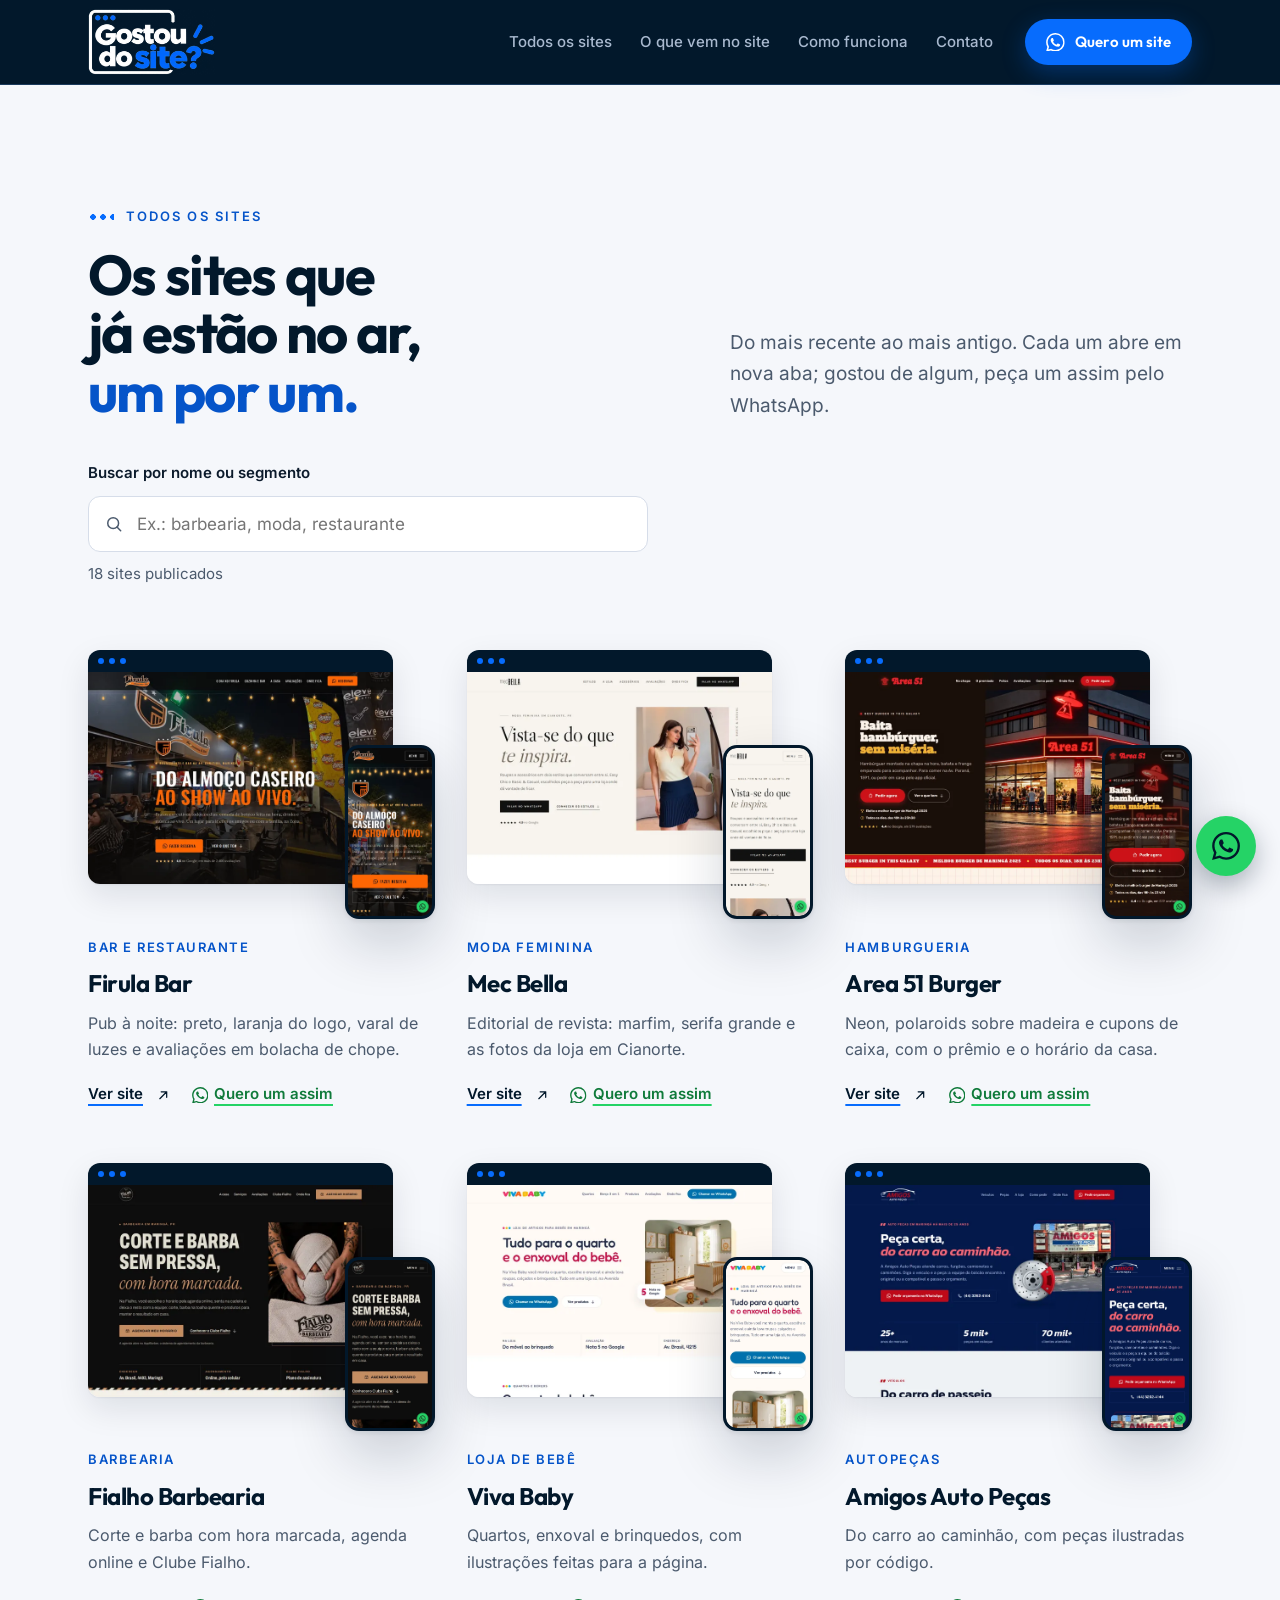
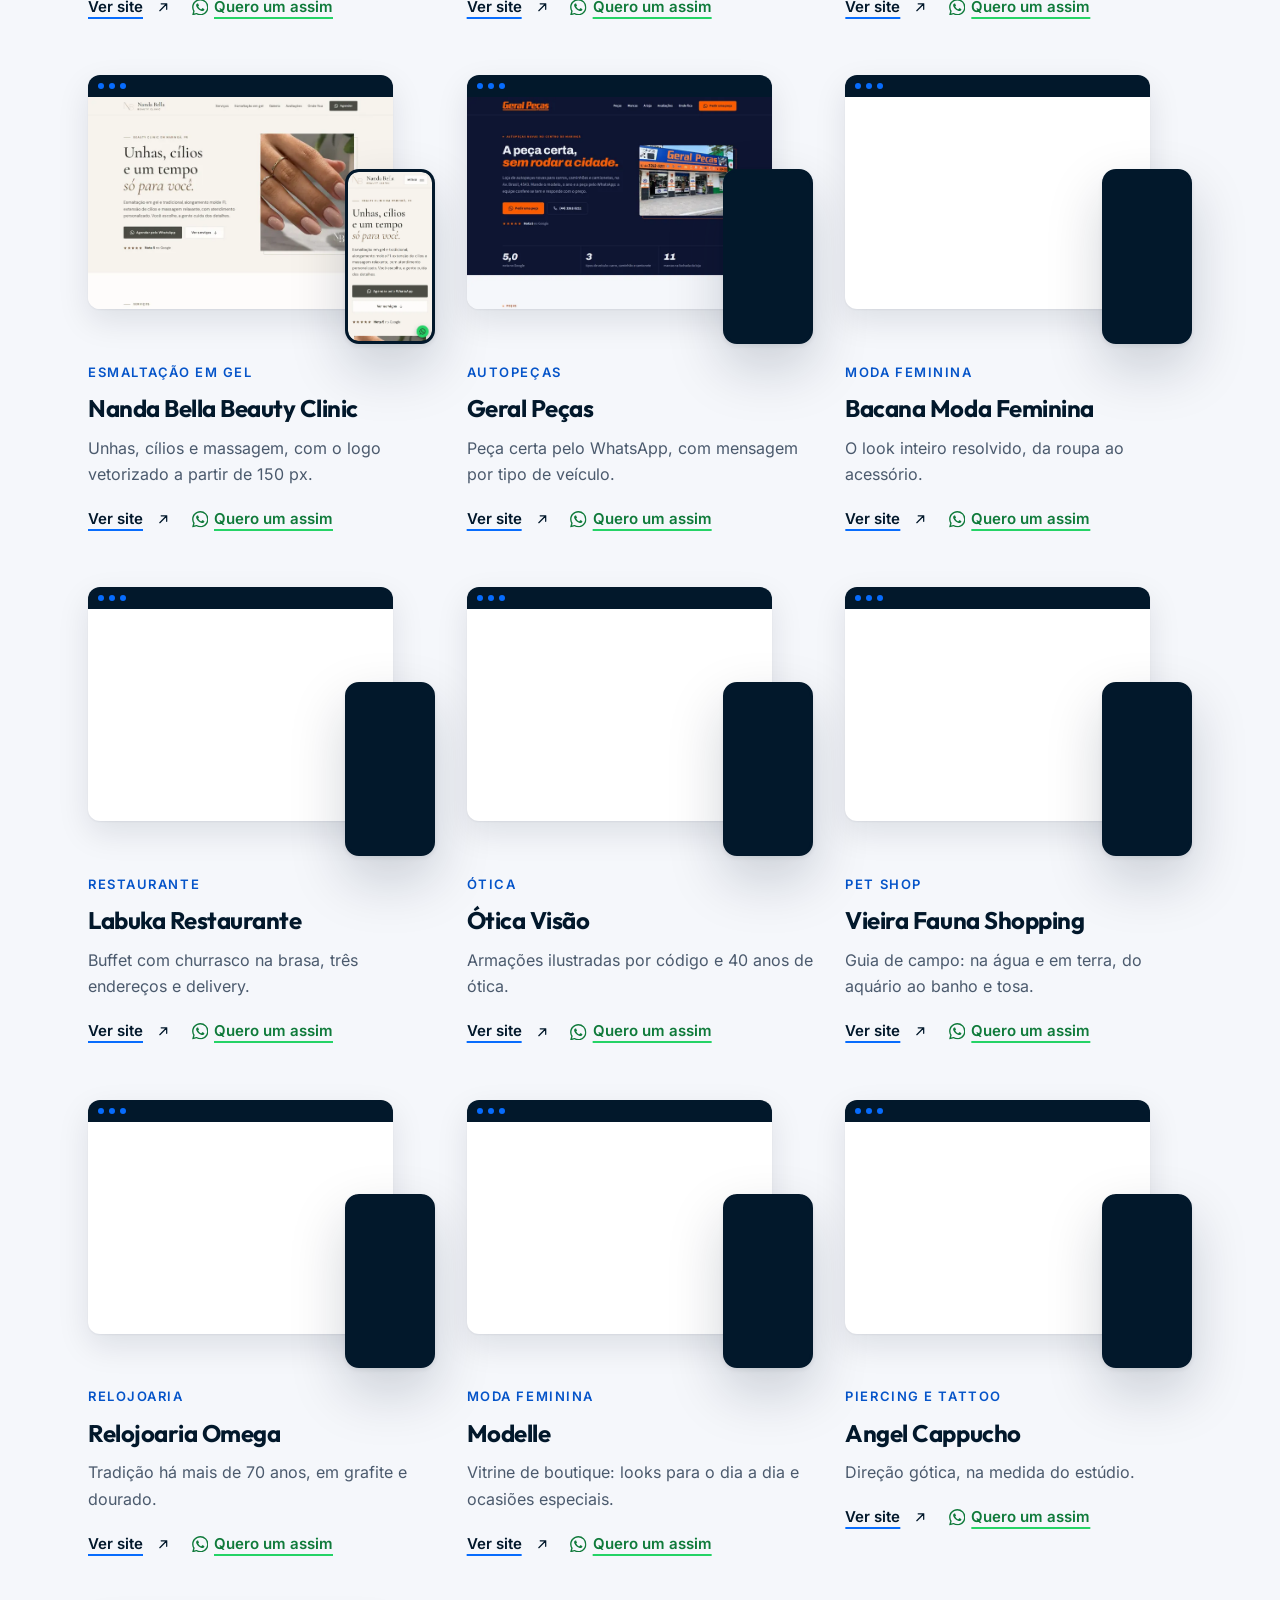
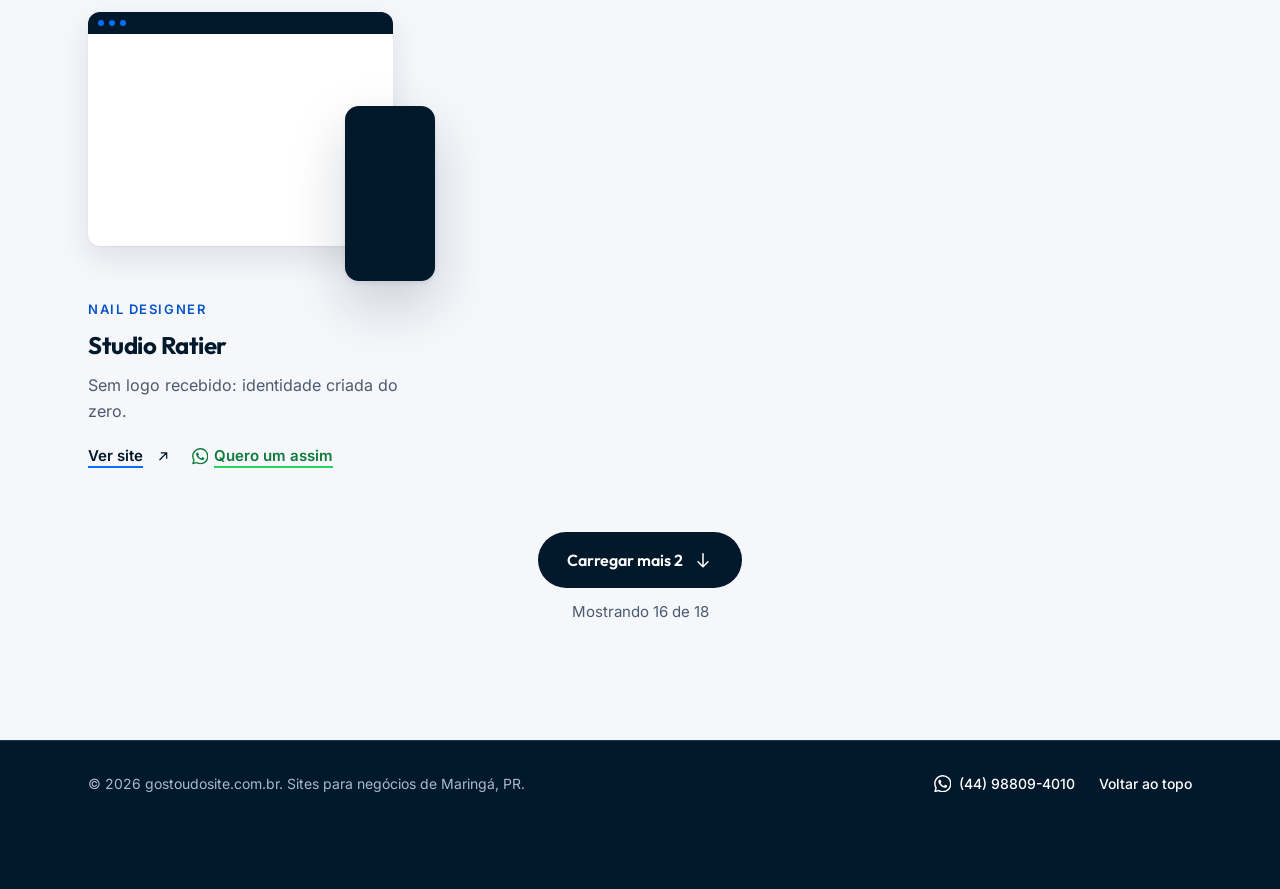
==== todos.html @ be856e86 "Página inicial com os dez sites mais recentes e todos.html com busca e carregar mais A lista complet" ====
<!doctype html>
<html lang="pt-BR" class="no-js">
<head>
  <meta charset="utf-8">
  <meta name="viewport" content="width=device-width, initial-scale=1">
  <title>Todos os sites | Gostou do site?</title>
  <meta name="description" content="Todos os sites publicados pelo Gostou do site?: landing pages para pequenos negócios de Maringá PR. Busque por nome ou segmento e abra o que quiser.">
  <meta name="theme-color" content="#02182b">
  <link rel="canonical" href="https://gostoudosite.com.br/todos.html">

  <meta property="og:type" content="website">
  <meta property="og:locale" content="pt_BR">
  <meta property="og:site_name" content="Gostou do site?">
  <meta property="og:url" content="https://gostoudosite.com.br/todos.html">
  <meta property="og:title" content="Todos os sites feitos pelo Gostou do site?">
  <meta property="og:description" content="Sites sob medida para pequenos negócios de Maringá. Veja os que já estão no ar e peça o seu pelo WhatsApp.">
  <meta property="og:image" content="https://gostoudosite.com.br/assets/img/compartilhamento.jpg">
  <meta property="og:image:width" content="1200">
  <meta property="og:image:height" content="630">
  <meta name="twitter:card" content="summary_large_image">

  <link rel="icon" type="image/png" sizes="32x32" href="assets/img/favicon-32.png">
  <link rel="apple-touch-icon" href="assets/img/apple-touch-icon.png">

  <link rel="preload" href="assets/fonts/outfit-normal-latin.woff2" as="font" type="font/woff2" crossorigin>
  <link rel="preload" href="assets/fonts/inter-normal-latin.woff2" as="font" type="font/woff2" crossorigin>
  <link rel="stylesheet" href="assets/css/styles.css?v=2">

  <script>document.documentElement.className = 'js';</script>
</head>
<body>

  <!-- Ícones (SVG inline, sem dependências externas) -->
  <svg xmlns="http://www.w3.org/2000/svg" class="sprite" aria-hidden="true" focusable="false">
    <symbol id="i-whatsapp" viewBox="0 0 24 24">
      <path fill="currentColor" d="M17.472 14.382c-.297-.149-1.758-.867-2.03-.967-.273-.099-.471-.148-.67.15-.197.297-.767.966-.94 1.164-.173.199-.347.223-.644.075-.297-.15-1.255-.463-2.39-1.475-.883-.788-1.48-1.761-1.653-2.059-.173-.297-.018-.458.13-.606.134-.133.298-.347.446-.52.149-.174.198-.298.298-.497.099-.198.05-.371-.025-.52-.075-.149-.669-1.612-.916-2.207-.242-.579-.487-.5-.669-.51-.173-.008-.371-.01-.57-.01-.198 0-.52.074-.792.372-.272.297-1.04 1.016-1.04 2.479 0 1.462 1.065 2.875 1.213 3.074.149.198 2.096 3.2 5.077 4.487.709.306 1.262.489 1.694.625.712.227 1.36.195 1.871.118.571-.085 1.758-.719 2.006-1.413.248-.694.248-1.289.173-1.413-.074-.124-.272-.198-.57-.347m-5.421 7.403h-.004a9.87 9.87 0 01-5.031-1.378l-.361-.214-3.741.982.998-3.648-.235-.374a9.86 9.86 0 01-1.51-5.26c.001-5.45 4.436-9.884 9.888-9.884 2.64 0 5.122 1.03 6.988 2.898a9.825 9.825 0 012.893 6.994c-.003 5.45-4.437 9.884-9.885 9.884m8.413-18.297A11.815 11.815 0 0012.05 0C5.495 0 .16 5.335.157 11.892c0 2.096.547 4.142 1.588 5.945L.057 24l6.305-1.654a11.882 11.882 0 005.683 1.448h.005c6.554 0 11.89-5.335 11.893-11.893a11.821 11.821 0 00-3.48-8.413Z"/>
    </symbol>
    <symbol id="i-arrow" viewBox="0 0 24 24">
      <path fill="none" stroke="currentColor" stroke-width="1.8" stroke-linecap="round" stroke-linejoin="round" d="M4.5 12h15m-5.5-6 6 6-6 6"/>
    </symbol>
    <symbol id="i-arrow-down" viewBox="0 0 24 24">
      <path fill="none" stroke="currentColor" stroke-width="1.8" stroke-linecap="round" stroke-linejoin="round" d="M12 4.5v15m6-5.5-6 6-6-6"/>
    </symbol>
    <symbol id="i-arrow-up" viewBox="0 0 24 24">
      <path fill="none" stroke="currentColor" stroke-width="1.8" stroke-linecap="round" stroke-linejoin="round" d="M7 17 17 7M9 7h8v8"/>
    </symbol>
    <symbol id="i-search" viewBox="0 0 24 24">
      <g fill="none" stroke="currentColor" stroke-width="1.8" stroke-linecap="round" stroke-linejoin="round"><circle cx="11" cy="11" r="6.5"/><path d="m20 20-4.4-4.4"/></g>
    </symbol>
    <symbol id="i-check" viewBox="0 0 24 24">
      <path fill="none" stroke="currentColor" stroke-width="2.2" stroke-linecap="round" stroke-linejoin="round" d="m5 12.5 4.5 4.5L19 7.5"/>
    </symbol>
  </svg>

  <a class="skip-link" href="#conteudo">Pular para o conteúdo</a>

  <!-- ============ CABEÇALHO ============ -->
  <header class="header" data-header>
    <div class="container header__inner">
      <a class="header__logo" href="./" aria-label="Gostou do site?, voltar ao início">
        <picture>
          <source srcset="assets/img/logo-gostou-do-site-claro-240.webp 240w, assets/img/logo-gostou-do-site-claro-480.webp 480w" sizes="130px" type="image/webp">
          <img src="assets/img/logo-gostou-do-site-claro-240.png" srcset="assets/img/logo-gostou-do-site-claro-240.png 240w, assets/img/logo-gostou-do-site-claro-480.png 480w" sizes="130px" alt="Gostou do site?" width="240" height="125">
        </picture>
      </a>

      <button class="header__toggle" type="button" aria-expanded="false" aria-controls="menu" data-menu-toggle>
        <span class="header__toggle-label">Menu</span>
        <span class="header__toggle-icon" aria-hidden="true"><span></span><span></span></span>
      </button>

      <nav class="nav" id="menu" aria-label="Navegação principal" data-menu>
        <ul class="nav__list">
          <li><a href="todos.html" aria-current="page">Todos os sites</a></li>
          <li><a href="./#entrega">O que vem no site</a></li>
          <li><a href="./#como-funciona">Como funciona</a></li>
          <li><a href="./#contato">Contato</a></li>
        </ul>
        <a class="btn btn--blue btn--small nav__cta" href="https://wa.me/5544988094010?text=Ol%C3%A1%21%20Vi%20o%20gostoudosite.com.br%20e%20quero%20um%20site%20para%20o%20meu%20neg%C3%B3cio." target="_blank" rel="noopener">
          <svg class="icon" aria-hidden="true"><use href="#i-whatsapp"/></svg>
          Quero um site
          <span class="sr-only">(abre o WhatsApp em nova aba)</span>
        </a>
      </nav>
    </div>
  </header>

  <main id="conteudo">
    <section class="section section--white works all" id="todos" aria-labelledby="all-title">
      <div class="container">
        <div class="section__intro all__intro">
          <div>
            <p class="eyebrow">Todos os sites</p>
            <h2 class="section__title" id="all-title">Os sites que já estão no ar, <em>um por um.</em></h2>
          </div>
          <p class="section__lead">Do mais recente ao mais antigo. Cada um abre em nova aba; gostou de algum, peça um assim pelo WhatsApp.</p>
        </div>

        <form class="search" role="search" data-search onsubmit="return false">
          <label class="search__label" for="busca">Buscar por nome ou segmento</label>
          <div class="search__field">
            <svg class="icon" aria-hidden="true"><use href="#i-search"/></svg>
            <input class="search__input" id="busca" type="search" name="q" placeholder="Ex.: barbearia, moda, restaurante" autocomplete="off" data-search-input>
          </div>
          <p class="search__status" role="status" aria-live="polite" data-search-status>18 sites publicados</p>
        </form>

        <ul class="works__grid" data-all-grid aria-live="polite"></ul>

        <p class="all__empty" data-all-empty hidden>Nenhum site com esse nome ou segmento. Tente outra palavra, ou <a href="https://wa.me/5544988094010?text=Ol%C3%A1%21%20Vi%20o%20gostoudosite.com.br%20e%20quero%20um%20site%20para%20o%20meu%20neg%C3%B3cio." target="_blank" rel="noopener">peça o seu<span class="sr-only"> pelo WhatsApp (abre em nova aba)</span></a>.</p>

        <div class="all__more" data-all-more hidden>
          <button class="btn btn--navy" type="button" data-all-more-btn>
            Carregar mais
            <svg class="icon" aria-hidden="true"><use href="#i-arrow-down"/></svg>
          </button>
          <p class="search__status" data-all-count></p>
        </div>

        <noscript>
          <p class="section__lead">Sem JavaScript, aqui vai a lista completa:</p>
          <ul class="all__list">
            <li><a href="firulabar/" target="_blank" rel="noopener">Firula Bar</a>, bar e restaurante</li>
            <li><a href="mec-bella/" target="_blank" rel="noopener">Mec Bella</a>, moda feminina</li>
            <li><a href="area51-burguer/" target="_blank" rel="noopener">Area 51 Burger</a>, hamburgueria</li>
            <li><a href="fialho-barbearia/" target="_blank" rel="noopener">Fialho Barbearia</a>, barbearia</li>
            <li><a href="viva-baby/" target="_blank" rel="noopener">Viva Baby</a>, loja de bebê</li>
            <li><a href="amigos-autopecas/" target="_blank" rel="noopener">Amigos Auto Peças</a>, autopeças</li>
            <li><a href="nanda-bella/" target="_blank" rel="noopener">Nanda Bella Beauty Clinic</a>, esmaltação em gel</li>
            <li><a href="geral-pecas/" target="_blank" rel="noopener">Geral Peças</a>, autopeças</li>
            <li><a href="bacana-moda-feminina/" target="_blank" rel="noopener">Bacana Moda Feminina</a>, moda feminina</li>
            <li><a href="labuka/" target="_blank" rel="noopener">Labuka Restaurante</a>, restaurante</li>
            <li><a href="otica-visao/" target="_blank" rel="noopener">Ótica Visão</a>, ótica</li>
            <li><a href="vieira-fauna/" target="_blank" rel="noopener">Vieira Fauna Shopping</a>, pet shop</li>
            <li><a href="relojoaria-omega/" target="_blank" rel="noopener">Relojoaria Omega</a>, relojoaria</li>
            <li><a href="modelle/" target="_blank" rel="noopener">Modelle</a>, moda feminina</li>
            <li><a href="angel-cappucho/" target="_blank" rel="noopener">Angel Cappucho</a>, piercing e tattoo</li>
            <li><a href="studio-ratier/" target="_blank" rel="noopener">Studio Ratier</a>, nail designer</li>
            <li><a href="posto-tacs/" target="_blank" rel="noopener">Posto Tacs</a>, posto de combustível</li>
            <li><a href="armazem-da-ju/" target="_blank" rel="noopener">Armazém da Ju Essências</a>, essências e artesanato</li>
          </ul>
        </noscript>
      </div>
    </section>
  </main>

  <footer class="footer">
    <div class="container footer__inner">
      <p>© 2026 gostoudosite.com.br. Sites para negócios de Maringá, PR.</p>
      <ul class="footer__links">
        <li><a href="https://wa.me/5544988094010?text=Ol%C3%A1%21%20Vi%20o%20gostoudosite.com.br%20e%20quero%20um%20site%20para%20o%20meu%20neg%C3%B3cio." target="_blank" rel="noopener"><svg class="icon" aria-hidden="true"><use href="#i-whatsapp"/></svg> <span class="nowrap">(44) 98809-4010</span><span class="sr-only"> no WhatsApp (abre em nova aba)</span></a></li>
        <li><a href="./">Voltar ao topo</a></li>
      </ul>
    </div>
  </footer>

  <!-- Botão flutuante de WhatsApp -->
  <a class="whats-float" href="https://wa.me/5544988094010?text=Ol%C3%A1%21%20Vi%20o%20gostoudosite.com.br%20e%20quero%20um%20site%20para%20o%20meu%20neg%C3%B3cio." target="_blank" rel="noopener" aria-label="Pedir um site pelo WhatsApp (abre em nova aba)">
    <svg class="icon" aria-hidden="true"><use href="#i-whatsapp"/></svg>
  </a>

  <script src="assets/js/main.js?v=1" defer></script>
  <script src="assets/js/todos.js?v=1" defer></script>
</body>
</html>
---- assets/css/styles.css ----
/* ==========================================================================
   Gostou do site?
   Sumário
   1. Fontes e tokens
   2. Base
   3. Utilitários e componentes (botões, eyebrow)
   4. Cabeçalho
   5. Hero e parede de sites
   6. Seções (estrutura comum)
   7. Sites feitos (cards com moldura de navegador)
   8. O que vem no site
   9. Como funciona
   10. Segmentos
   11. Chamada final
   12. Rodapé
   13. Botão de WhatsApp
   14. Movimento
   ========================================================================== */

/* 1. Fontes e tokens
   ========================================================================== */

@font-face {
  font-family: "Outfit";
  src: url("../fonts/outfit-normal-latin.woff2") format("woff2");
  font-weight: 400 800;
  font-style: normal;
  font-display: swap;
}

@font-face {
  font-family: "Inter";
  src: url("../fonts/inter-normal-latin.woff2") format("woff2");
  font-weight: 400 700;
  font-style: normal;
  font-display: swap;
}

:root {
  /* Cores extraídas do logo */
  --navy: #02182b;        /* letras "Gostou do" e a moldura: fundos escuros e textos */
  --blue: #076cfd;        /* "site?", os três pontos e os traços: ação e destaque */

  /* Variações e neutros de apoio */
  --blue-700: #0554c9;    /* azul escurecido: hover e texto sobre fundo claro */
  --blue-100: #e3edff;    /* azul bem claro: fundo dos ícones e chapas */
  --navy-800: #0a2440;    /* superfícies sobre o marinho */
  --navy-line: #1a3a5c;   /* linhas sobre o marinho */
  --white: #ffffff;
  --paper: #f5f7fb;       /* fundo claro principal, frio */
  --mist: #e9eef7;        /* fundo claro alternado */
  --line: #d6dde9;
  --ink: #0b1a2b;
  --ink-soft: #4b5a6d;
  --soft: #a9b9cf;        /* texto secundário sobre o marinho */
  --whatsapp: #25d366;    /* verde oficial do WhatsApp */

  --font-display: "Outfit", "Segoe UI", system-ui, sans-serif;
  --font-body: "Inter", "Segoe UI", system-ui, -apple-system, sans-serif;

  --gutter: clamp(20px, 5vw, 48px);
  --section-space: clamp(72px, 9vw, 136px);
  --header-height: 72px;
  --radius: 12px;
  --radius-sm: 8px;
  --focus: var(--blue);
  --ease: cubic-bezier(0.22, 0.61, 0.36, 1);
  --shadow: 0 1px 2px rgba(2, 24, 43, 0.06), 0 12px 32px rgba(2, 24, 43, 0.1);
  --shadow-lg: 0 2px 4px rgba(2, 24, 43, 0.08), 0 24px 56px rgba(2, 24, 43, 0.18);
}

@media (min-width: 980px) {
  :root {
    --header-height: 84px;
  }
}

/* 2. Base
   ========================================================================== */

*,
*::before,
*::after {
  box-sizing: border-box;
}

html {
  -webkit-text-size-adjust: 100%;
  -webkit-tap-highlight-color: transparent;
  scroll-padding-top: calc(var(--header-height) + 16px);
  background: var(--navy);
}

body {
  margin: 0;
  background: var(--paper);
  color: var(--ink);
  font-family: var(--font-body);
  font-size: 1.0625rem;
  line-height: 1.65;
  -webkit-font-smoothing: antialiased;
  text-rendering: optimizeLegibility;
}

img,
svg,
iframe {
  display: block;
  max-width: 100%;
}

img {
  height: auto;
}

h1,
h2,
h3,
p,
figure,
blockquote,
dl,
dd,
ul,
ol {
  margin: 0;
}

ul,
ol {
  padding: 0;
  list-style: none;
}

a {
  color: inherit;
}

button {
  font: inherit;
  color: inherit;
}

strong {
  font-weight: 600;
}

:focus-visible {
  outline: 3px solid var(--focus);
  outline-offset: 3px;
  border-radius: 4px;
}

.section--navy :focus-visible,
.closing :focus-visible,
.footer :focus-visible,
.header :focus-visible {
  outline-color: var(--white);
}

::selection {
  background: var(--blue);
  color: var(--white);
}

/* 3. Utilitários e componentes
   ========================================================================== */

.container {
  width: 100%;
  max-width: 1200px;
  margin-inline: auto;
  padding-inline: var(--gutter);
}

.sprite {
  position: absolute;
  width: 0;
  height: 0;
  overflow: hidden;
}

.sr-only {
  position: absolute;
  width: 1px;
  height: 1px;
  margin: -1px;
  padding: 0;
  overflow: hidden;
  clip: rect(0 0 0 0);
  white-space: nowrap;
  border: 0;
}

.nowrap {
  white-space: nowrap;
}

.icon {
  flex: none;
  width: 1.25em;
  height: 1.25em;
}

.skip-link {
  position: absolute;
  top: 8px;
  left: 8px;
  z-index: 200;
  padding: 12px 18px;
  background: var(--blue);
  color: var(--white);
  font-weight: 600;
  border-radius: var(--radius-sm);
  transform: translateY(-200%);
}

.skip-link:focus {
  transform: none;
}

/* Rótulo de seção: os três pontos da moldura do logo */
.eyebrow {
  display: inline-flex;
  align-items: center;
  gap: 12px;
  color: var(--blue-700);
  font-size: 0.8125rem;
  font-weight: 600;
  letter-spacing: 0.16em;
  text-transform: uppercase;
}

.eyebrow::before {
  content: "";
  flex: none;
  width: 26px;
  height: 6px;
  background: radial-gradient(circle, var(--blue) 2.6px, transparent 3px) 0 0 / 10px 6px repeat-x;
}

.hero .eyebrow,
.section--navy .eyebrow,
.closing .eyebrow {
  color: var(--soft);
}

@media (max-width: 479px) {
  .eyebrow {
    font-size: 0.6875rem;
    letter-spacing: 0.12em;
  }
}

.btn {
  display: inline-flex;
  align-items: center;
  justify-content: center;
  gap: 10px;
  min-height: 56px;
  padding: 12px 28px;
  border: 1.5px solid transparent;
  border-radius: 999px;
  font-family: var(--font-display);
  font-size: 1rem;
  font-weight: 600;
  line-height: 1.25;
  text-align: center;
  text-decoration: none;
  cursor: pointer;
  transition: background-color 0.2s var(--ease), color 0.2s var(--ease), border-color 0.2s var(--ease), transform 0.2s var(--ease), box-shadow 0.2s var(--ease);
}

.btn--small {
  min-height: 46px;
  padding: 8px 20px;
  font-size: 0.9375rem;
}

.btn--big {
  min-height: 64px;
  padding: 14px 36px;
  font-size: 1.125rem;
}

.btn--blue {
  background: var(--blue);
  color: var(--white);
  box-shadow: 0 8px 24px rgba(7, 108, 253, 0.3);
}

.btn--blue:hover {
  background: var(--blue-700);
  transform: translateY(-1px);
  box-shadow: 0 12px 28px rgba(7, 108, 253, 0.36);
}

.btn--navy {
  background: var(--navy);
  color: var(--white);
}

.btn--navy:hover {
  background: var(--navy-800);
  transform: translateY(-1px);
}

.btn--ghost {
  border-color: var(--navy-line);
  color: var(--white);
}

.btn--ghost:hover {
  border-color: var(--white);
}

/* 4. Cabeçalho
   ========================================================================== */

.header {
  position: sticky;
  top: 0;
  z-index: 100;
  background: var(--navy);
  border-bottom: 1px solid var(--navy-line);
  color: var(--white);
}

.header__inner {
  display: flex;
  align-items: center;
  justify-content: space-between;
  gap: 24px;
  min-height: var(--header-height);
}

.header__logo {
  flex: none;
  display: flex;
  align-items: center;
  min-height: 44px;
  padding-block: 8px;
}

/* sobre o marinho, o logo original quase some; o cabeçalho usa a versão clara */
.header__logo img {
  width: auto;
  height: 54px;
}

@media (max-width: 359px) {
  .header__logo img {
    height: 46px;
  }
}

@media (min-width: 980px) {
  .header__logo img {
    height: 66px;
  }
}

.header__toggle {
  display: none;
  align-items: center;
  gap: 12px;
  min-height: 46px;
  padding: 8px 16px;
  border: 1.5px solid var(--navy-line);
  border-radius: 999px;
  background: transparent;
  font-size: 0.8125rem;
  font-weight: 600;
  letter-spacing: 0.12em;
  text-transform: uppercase;
  cursor: pointer;
}

.header__toggle-icon {
  display: grid;
  gap: 6px;
  width: 20px;
}

.header__toggle-icon span {
  display: block;
  height: 2px;
  border-radius: 2px;
  background: currentColor;
  transition: transform 0.25s var(--ease);
}

.header__toggle[aria-expanded="true"] .header__toggle-icon span:first-child {
  transform: translateY(4px) rotate(45deg);
}

.header__toggle[aria-expanded="true"] .header__toggle-icon span:last-child {
  transform: translateY(-4px) rotate(-45deg);
}

.nav {
  display: flex;
  flex-wrap: wrap;
  align-items: center;
  justify-content: flex-end;
  gap: 12px 32px;
  padding-block: 12px;
}

.nav__list {
  display: flex;
  flex-wrap: wrap;
  gap: 4px 28px;
}

.nav__list a {
  display: inline-block;
  padding-block: 10px;
  color: var(--soft);
  font-size: 0.9375rem;
  font-weight: 500;
  text-decoration: none;
  transition: color 0.2s var(--ease);
}

.nav__list a:hover {
  color: var(--white);
}

@media (max-width: 1059px) {
  .js .header__toggle {
    display: inline-flex;
  }

  .js .nav {
    position: absolute;
    top: 100%;
    left: 0;
    right: 0;
    display: none;
    flex-direction: column;
    align-items: stretch;
    gap: 20px;
    max-height: calc(100vh - var(--header-height));
    max-height: calc(100dvh - var(--header-height));
    overflow-y: auto;
    padding: 12px var(--gutter) 28px;
    background: var(--navy);
    border-bottom: 1px solid var(--navy-line);
  }

  .js .nav.is-open {
    display: flex;
  }

  .js .nav__list {
    flex-direction: column;
    gap: 0;
  }

  .js .nav__list a {
    display: flex;
    align-items: center;
    min-height: 52px;
    padding-block: 0;
    border-bottom: 1px solid var(--navy-line);
    color: var(--white);
    font-size: 1.0625rem;
  }

  .js .nav__cta {
    width: 100%;
    min-height: 56px;
  }
}

/* 5. Hero e parede de sites
   ========================================================================== */

.hero {
  padding-top: clamp(56px, 8vw, 120px);
  background: var(--navy);
  color: var(--white);
  overflow: hidden;
}

.hero__inner {
  display: flex;
  flex-direction: column;
  align-items: center;
  text-align: center;
}

/* Duas linhas: a pergunta e a resposta. O tamanho segue a largura. */
.hero__title {
  max-width: 14em;
  margin-top: 22px;
  font-family: var(--font-display);
  font-size: clamp(2.5rem, 1.4rem + 5.4vw, 5rem);
  font-weight: 700;
  line-height: 1.02;
  letter-spacing: -0.03em;
  text-wrap: balance;
}

.hero__title em,
.section__title em,
.closing__title em {
  display: block;
  font-style: normal;
  color: var(--blue);
}

.hero__title em {
  color: #4d93ff;
}

.hero__lead {
  max-width: 38em;
  margin-top: 26px;
  color: var(--soft);
  font-size: clamp(1.0625rem, 1rem + 0.3vw, 1.25rem);
}

.hero__actions {
  display: flex;
  flex-wrap: wrap;
  justify-content: center;
  gap: 14px;
  margin-top: 36px;
}

/* Parede: duas fileiras de capturas deslizando em sentidos opostos */
.wall {
  display: grid;
  gap: 18px;
  margin-top: clamp(48px, 7vw, 96px);
  padding-block: 4px;
  -webkit-mask-image: linear-gradient(90deg, transparent, #000 8%, #000 92%, transparent);
  mask-image: linear-gradient(90deg, transparent, #000 8%, #000 92%, transparent);
}

.wall__track {
  display: flex;
  gap: 18px;
  width: max-content;
  animation: wall-slide 90s linear infinite;
}

.wall__track--reverse {
  animation-direction: reverse;
}

.wall:hover .wall__track,
.wall:focus-within .wall__track {
  animation-play-state: paused;
}

.wall__item {
  flex: none;
  width: clamp(240px, 32vw, 420px);
  overflow: hidden;
  border-radius: var(--radius-sm);
  box-shadow: var(--shadow-lg);
}

.wall__item img {
  width: 100%;
  aspect-ratio: 480 / 333;
  object-fit: cover;
  object-position: top;
}

@keyframes wall-slide {
  from { transform: translateX(0); }
  to { transform: translateX(calc(-50% - 9px)); }
}

.facts {
  display: grid;
  margin-top: clamp(48px, 6vw, 88px);
  border-top: 1px solid var(--navy-line);
}

.facts__item {
  display: flex;
  flex-direction: column;
  gap: 6px;
  padding-block: 18px;
  border-bottom: 1px solid var(--navy-line);
}

.facts__value {
  color: var(--white);
  font-family: var(--font-display);
  font-size: 2.5rem;
  font-weight: 700;
  line-height: 1;
  letter-spacing: -0.03em;
}

.facts__label {
  color: var(--soft);
  font-size: 1rem;
}

@media (max-width: 479px) {
  .hero__actions,
  .hero__actions .btn {
    width: 100%;
  }
}

@media (min-width: 700px) {
  .facts {
    grid-template-columns: repeat(3, 1fr);
  }

  .facts__item {
    gap: 8px;
    padding: 28px 24px 32px 0;
    border-bottom: 0;
  }

  .facts__item + .facts__item {
    padding-left: 24px;
    border-left: 1px solid var(--navy-line);
  }

  .facts__value {
    font-size: 3rem;
  }
}

/* 6. Seções
   ========================================================================== */

.section {
  padding-block: var(--section-space);
}

.section--white {
  background: var(--paper);
}

.section--mist {
  background: var(--mist);
}

.section--navy {
  background: var(--navy);
  color: var(--white);
}

.section__intro {
  display: grid;
  gap: 8px;
}

.section__intro .section__lead {
  margin-top: 16px;
}

.section__title {
  margin-top: 18px;
  font-family: var(--font-display);
  font-size: clamp(2.125rem, 1.4rem + 3vw, 3.5rem);
  font-weight: 700;
  line-height: 1.04;
  letter-spacing: -0.03em;
  color: var(--navy);
  text-wrap: balance;
}

.section--navy .section__title {
  color: var(--white);
}

.section__title em {
  color: var(--blue-700);
}

.section--navy .section__title em {
  color: #4d93ff;
}

.section__lead {
  max-width: 34em;
  margin-top: 22px;
  color: var(--ink-soft);
  font-size: clamp(1.0625rem, 1rem + 0.3vw, 1.1875rem);
}

.section--navy .section__lead {
  color: var(--soft);
}

@media (min-width: 900px) {
  .section__intro {
    grid-template-columns: minmax(0, 1.1fr) minmax(0, 0.9fr);
    align-items: end;
    gap: clamp(40px, 6vw, 96px);
  }

  .section__intro .section__lead {
    margin-top: 0;
  }
}

/* 7. Sites feitos
   ========================================================================== */

.works__grid {
  display: grid;
  gap: 40px 28px;
  margin-top: clamp(40px, 5vw, 64px);
}

/* "Ver todos" embaixo da seleção da página inicial */
.works__more {
  display: flex;
  flex-wrap: wrap;
  align-items: center;
  gap: 16px 28px;
  margin-top: clamp(40px, 5vw, 56px);
  padding-top: 32px;
  border-top: 1px solid var(--line);
}

.works__more-note {
  color: var(--ink-soft);
  font-size: 0.9375rem;
}

/* Página "todos os sites": busca, contagem e carregar mais */
.search {
  display: grid;
  gap: 10px;
  margin-top: clamp(28px, 4vw, 40px);
  max-width: 560px;
}

.search__label {
  font-weight: 600;
  font-size: 0.9375rem;
}

.search__field {
  position: relative;
  display: flex;
  align-items: center;
}

.search__field .icon {
  position: absolute;
  left: 16px;
  width: 20px;
  height: 20px;
  color: var(--ink-soft);
  pointer-events: none;
}

.search__input {
  width: 100%;
  min-height: 56px;
  padding: 12px 16px 12px 48px;
  border: 1.5px solid var(--line);
  border-radius: var(--radius);
  background: var(--white);
  color: var(--ink);
  font: inherit;
  font-size: 1.0625rem;
}

.search__input:focus {
  outline: 3px solid var(--blue);
  outline-offset: 2px;
  border-color: var(--blue);
}

.search__status {
  color: var(--ink-soft);
  font-size: 0.9375rem;
}

.all__empty {
  margin-top: 40px;
  padding: 40px;
  border: 1px dashed var(--line);
  border-radius: var(--radius);
  color: var(--ink-soft);
  text-align: center;
}

.all__more {
  display: flex;
  flex-direction: column;
  align-items: center;
  gap: 12px;
  margin-top: clamp(40px, 5vw, 56px);
}

.all__more[hidden] {
  display: none;
}

.all__list {
  margin-top: 32px;
  display: grid;
  gap: 8px;
}

.all__list a {
  color: var(--ink);
}

.work__preview {
  position: relative;
  display: block;
  padding-right: 12%;
  padding-bottom: 10%;
  text-decoration: none;
  border-radius: var(--radius);
}

/* moldura de navegador, com os três pontos do logo */
.frame {
  display: block;
  overflow: hidden;
  border-radius: var(--radius);
  background: var(--white);
  box-shadow: var(--shadow);
  transition: transform 0.35s var(--ease), box-shadow 0.35s var(--ease);
}

.frame__bar {
  display: flex;
  align-items: center;
  gap: 5px;
  height: 22px;
  padding-inline: 10px;
  background: var(--navy);
}

.frame__bar i {
  width: 6px;
  height: 6px;
  border-radius: 50%;
  background: var(--blue);
}

.frame img {
  width: 100%;
  aspect-ratio: 1080 / 750;
  object-fit: cover;
  object-position: top;
}

/* o celular, sobreposto no canto */
.phone {
  position: absolute;
  right: 0;
  bottom: 0;
  width: 26%;
  overflow: hidden;
  border: 3px solid var(--navy);
  border-radius: 14px;
  background: var(--navy);
  box-shadow: var(--shadow-lg);
  transition: transform 0.35s var(--ease);
}

.phone img {
  width: 100%;
  aspect-ratio: 390 / 780;
  object-fit: cover;
  object-position: top;
  border-radius: 10px;
}

.work__preview:hover .frame,
.work__preview:focus-visible .frame {
  transform: translateY(-4px);
  box-shadow: var(--shadow-lg);
}

.work__preview:hover .phone,
.work__preview:focus-visible .phone {
  transform: translate(-4px, -8px) rotate(-2deg);
}

.work__body {
  margin-top: 18px;
}

.work__segment {
  color: var(--blue-700);
  font-size: 0.8125rem;
  font-weight: 600;
  letter-spacing: 0.12em;
  text-transform: uppercase;
}

.work__title {
  margin-top: 6px;
  font-family: var(--font-display);
  font-size: 1.5rem;
  font-weight: 700;
  letter-spacing: -0.02em;
  color: var(--navy);
}

.work__text {
  margin-top: 6px;
  color: var(--ink-soft);
  font-size: 1rem;
}

.work__actions {
  display: flex;
  flex-wrap: wrap;
  gap: 4px 20px;
  margin-top: 12px;
}

.work__link {
  display: inline-flex;
  align-items: center;
  gap: 6px;
  min-height: 40px;
  color: var(--navy);
  font-size: 0.9375rem;
  font-weight: 600;
  text-decoration: underline;
  text-decoration-color: var(--blue);
  text-decoration-thickness: 2px;
  text-underline-offset: 5px;
}

.work__link .icon {
  width: 1.1em;
  height: 1.1em;
  transition: transform 0.2s var(--ease);
}

.work__link:hover .icon {
  transform: translate(2px, -2px);
}

.work__link--wa {
  color: #0f7a3a;
  text-decoration-color: var(--whatsapp);
}

.work__link--wa:hover .icon {
  transform: none;
}

@media (min-width: 600px) {
  .works__grid {
    grid-template-columns: 1fr 1fr;
  }
}

@media (min-width: 900px) {
  .works__grid {
    grid-template-columns: repeat(3, 1fr);
    gap: 48px 32px;
  }
}

/* 8. O que vem no site
   ========================================================================== */

.deliver__grid {
  display: grid;
  gap: 48px;
}

.deliver__actions {
  margin-top: 36px;
}

.checklist {
  display: grid;
  border-top: 1px solid var(--navy-line);
}

.checklist li {
  display: grid;
  grid-template-columns: 32px minmax(0, 1fr);
  gap: 16px;
  align-items: start;
  padding-block: 20px;
  border-bottom: 1px solid var(--navy-line);
  color: var(--soft);
}

.checklist strong {
  color: var(--white);
  font-weight: 600;
}

.checklist .icon {
  width: 32px;
  height: 32px;
  padding: 6px;
  border-radius: 50%;
  background: var(--blue);
  color: var(--white);
}

@media (max-width: 479px) {
  .deliver__actions .btn {
    width: 100%;
  }
}

@media (min-width: 900px) {
  .deliver__grid {
    grid-template-columns: minmax(0, 0.9fr) minmax(0, 1.1fr);
    align-items: start;
    gap: clamp(48px, 7vw, 112px);
  }

  .deliver__content {
    position: sticky;
    top: calc(var(--header-height) + 32px);
  }
}

/* 9. Como funciona
   ========================================================================== */

.how__grid {
  display: grid;
  gap: 40px;
}

.steps {
  display: grid;
  border-top: 1px solid var(--line);
}

.step {
  display: grid;
  grid-template-columns: 44px minmax(0, 1fr);
  gap: 18px;
  align-items: start;
  padding-block: 22px;
  border-bottom: 1px solid var(--line);
}

.step__num {
  display: grid;
  place-items: center;
  width: 44px;
  height: 44px;
  border-radius: 50%;
  background: var(--blue-100);
  color: var(--blue-700);
  font-family: var(--font-display);
  font-size: 1.125rem;
  font-weight: 700;
}

.step__title {
  font-family: var(--font-display);
  font-size: 1.375rem;
  font-weight: 700;
  line-height: 1.2;
  letter-spacing: -0.02em;
  color: var(--navy);
}

.step__text {
  max-width: 32em;
  margin-top: 4px;
  color: var(--ink-soft);
  font-size: 1rem;
}

@media (min-width: 900px) {
  .how__grid {
    grid-template-columns: minmax(0, 0.9fr) minmax(0, 1.1fr);
    align-items: start;
    gap: clamp(48px, 7vw, 112px);
  }
}

/* 10. Segmentos
   ========================================================================== */

.segments__grid {
  display: grid;
  gap: 40px;
}

.segments__list {
  display: flex;
  flex-wrap: wrap;
  gap: 10px;
  align-content: start;
}

.segments__list li {
  padding: 12px 18px;
  border: 1px solid var(--line);
  border-radius: 999px;
  background: var(--white);
  font-family: var(--font-display);
  font-size: 1rem;
  font-weight: 600;
  color: var(--navy);
}

@media (min-width: 900px) {
  .segments__grid {
    grid-template-columns: minmax(0, 0.9fr) minmax(0, 1.1fr);
    align-items: center;
    gap: clamp(48px, 7vw, 112px);
  }

  .segments__list li {
    padding: 14px 22px;
    font-size: 1.0625rem;
  }
}

/* 11. Chamada final
   ========================================================================== */

.closing {
  padding-block: var(--section-space);
  background: var(--navy);
  color: var(--white);
  text-align: center;
}

.closing__inner {
  display: flex;
  flex-direction: column;
  align-items: center;
}

.closing__logo {
  width: min(70vw, 320px);
  height: auto;
}

.closing__title {
  margin-top: 36px;
  font-family: var(--font-display);
  font-size: clamp(2.25rem, 1.2rem + 4.6vw, 4.5rem);
  font-weight: 700;
  line-height: 1.02;
  letter-spacing: -0.03em;
  text-wrap: balance;
}

.closing__title em {
  display: inline;
  color: #4d93ff;
}

.closing__text {
  max-width: 32em;
  margin-top: 24px;
  color: var(--soft);
  font-size: clamp(1.0625rem, 1rem + 0.3vw, 1.1875rem);
}

.closing__actions {
  display: flex;
  flex-wrap: wrap;
  justify-content: center;
  gap: 14px;
  margin-top: 36px;
}

@media (max-width: 479px) {
  .closing__actions,
  .closing__actions .btn {
    width: 100%;
  }
}

/* 12. Rodapé
   ========================================================================== */

.footer {
  background: var(--navy);
  border-top: 1px solid var(--navy-line);
  color: var(--soft);
  font-size: 0.875rem;
}

.footer__inner {
  display: flex;
  flex-wrap: wrap;
  align-items: center;
  justify-content: space-between;
  gap: 8px 24px;
  /* a folga na base deixa o botão de WhatsApp livre do texto */
  padding-block: 24px 88px;
}

.footer__links {
  display: flex;
  flex-wrap: wrap;
  gap: 4px 24px;
}

.footer a {
  display: inline-flex;
  align-items: center;
  gap: 8px;
  min-height: 36px;
  color: var(--white);
  font-weight: 500;
  text-decoration: none;
  transition: color 0.2s var(--ease);
}

.footer a:hover {
  color: #4d93ff;
}

/* 13. Botão de WhatsApp
   ========================================================================== */

.whats-float {
  position: fixed;
  right: max(16px, env(safe-area-inset-right));
  bottom: calc(16px + env(safe-area-inset-bottom));
  z-index: 95;
  display: grid;
  place-items: center;
  width: 56px;
  height: 56px;
  border-radius: 50%;
  background: var(--whatsapp);
  color: var(--navy);
  box-shadow: 0 10px 26px rgba(2, 24, 43, 0.3);
  transition: background-color 0.2s var(--ease), transform 0.2s var(--ease);
}

.whats-float:hover {
  background: #4be083;
  transform: translateY(-2px);
}

.whats-float:focus-visible {
  outline-color: var(--navy);
  border-radius: 50%;
  box-shadow: 0 0 0 6px var(--white);
}

.whats-float .icon {
  width: 28px;
  height: 28px;
}

@media (min-width: 900px) {
  .whats-float {
    right: 24px;
    bottom: 24px;
    width: 60px;
    height: 60px;
  }
}

/* 14. Movimento
   ========================================================================== */

.motion-ok [data-reveal] {
  opacity: 0;
  transform: translateY(18px);
  transition: opacity 0.7s var(--ease), transform 0.7s var(--ease);
}

.motion-ok [data-reveal].is-visible {
  opacity: 1;
  transform: none;
}

@media (prefers-reduced-motion: no-preference) {
  html {
    scroll-behavior: smooth;
  }
}

@media (prefers-reduced-motion: reduce) {
  *,
  *::before,
  *::after {
    animation-duration: 0.01ms !important;
    transition-duration: 0.01ms !important;
  }

  .whats-float:hover,
  .btn--blue:hover {
    transform: none;
  }

  /* a parede fica parada, mostrando o começo de cada fileira */
  .wall__track {
    animation: none;
  }
}
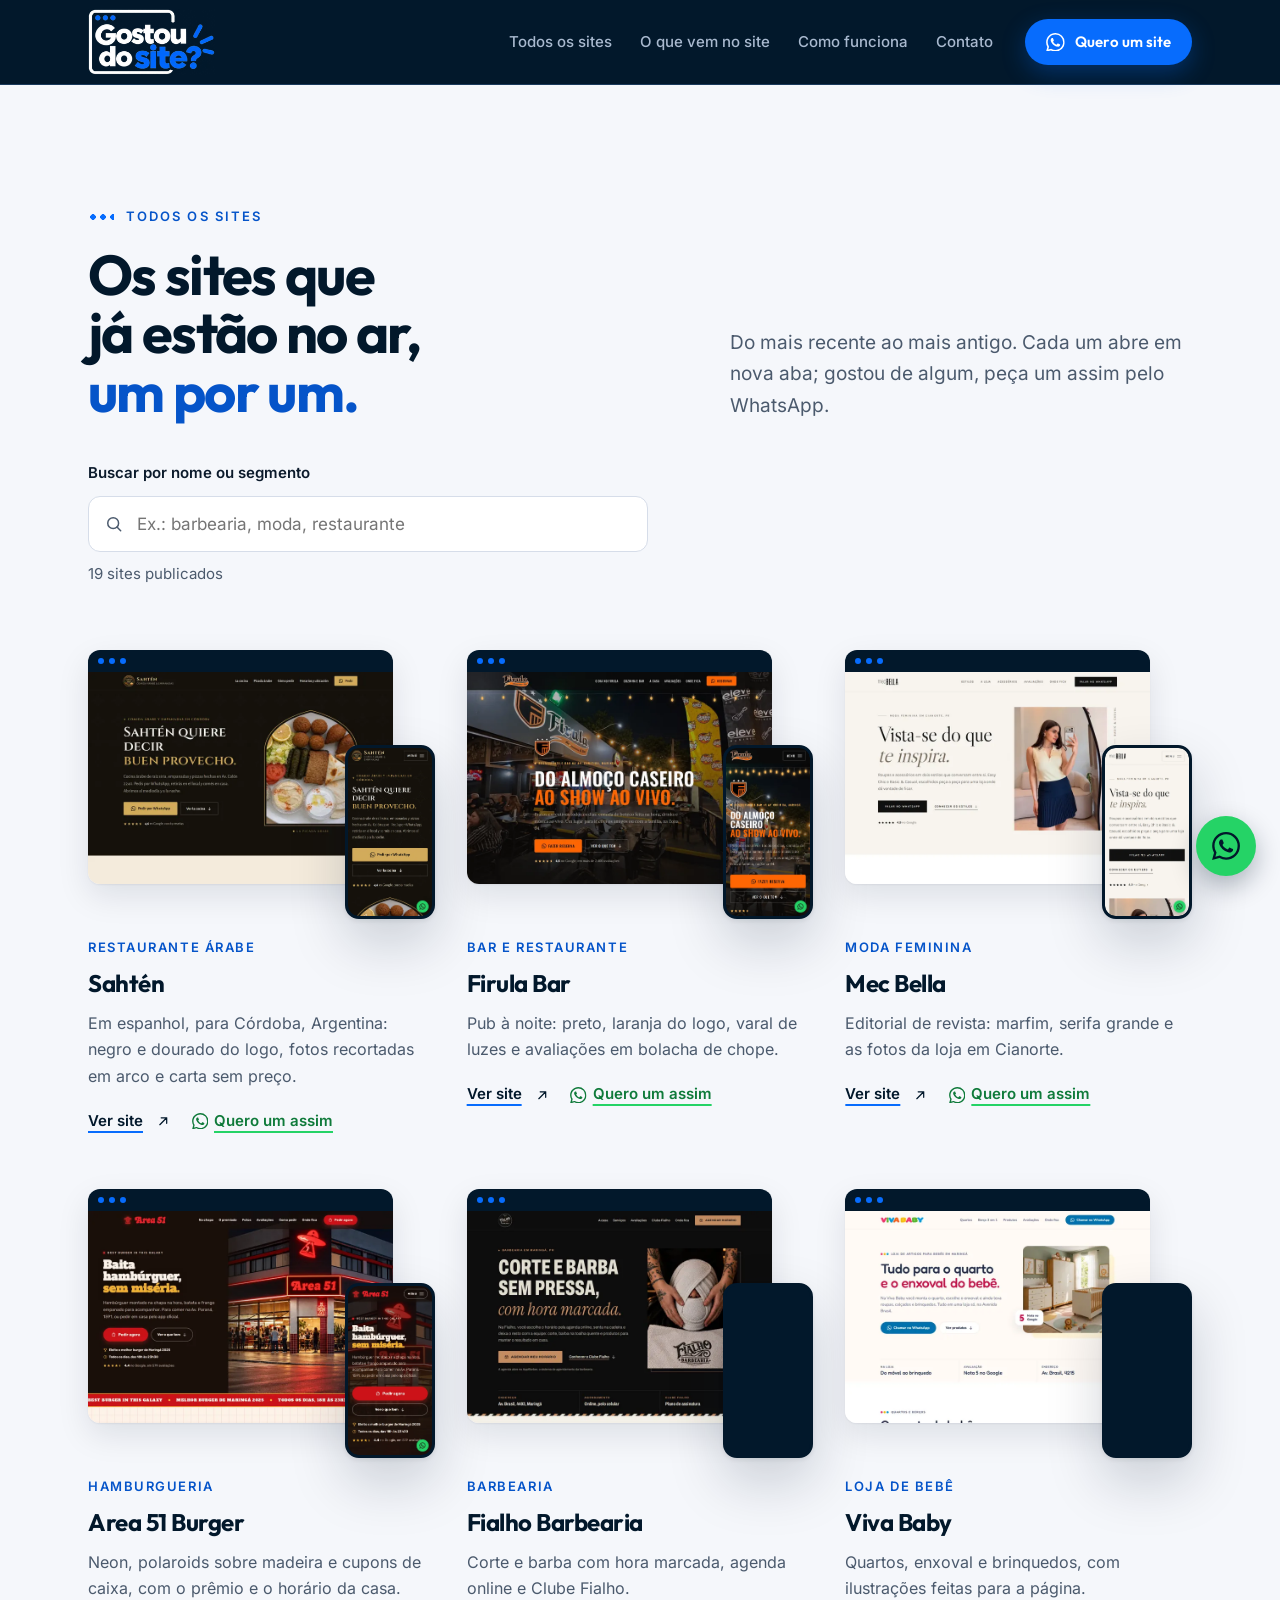
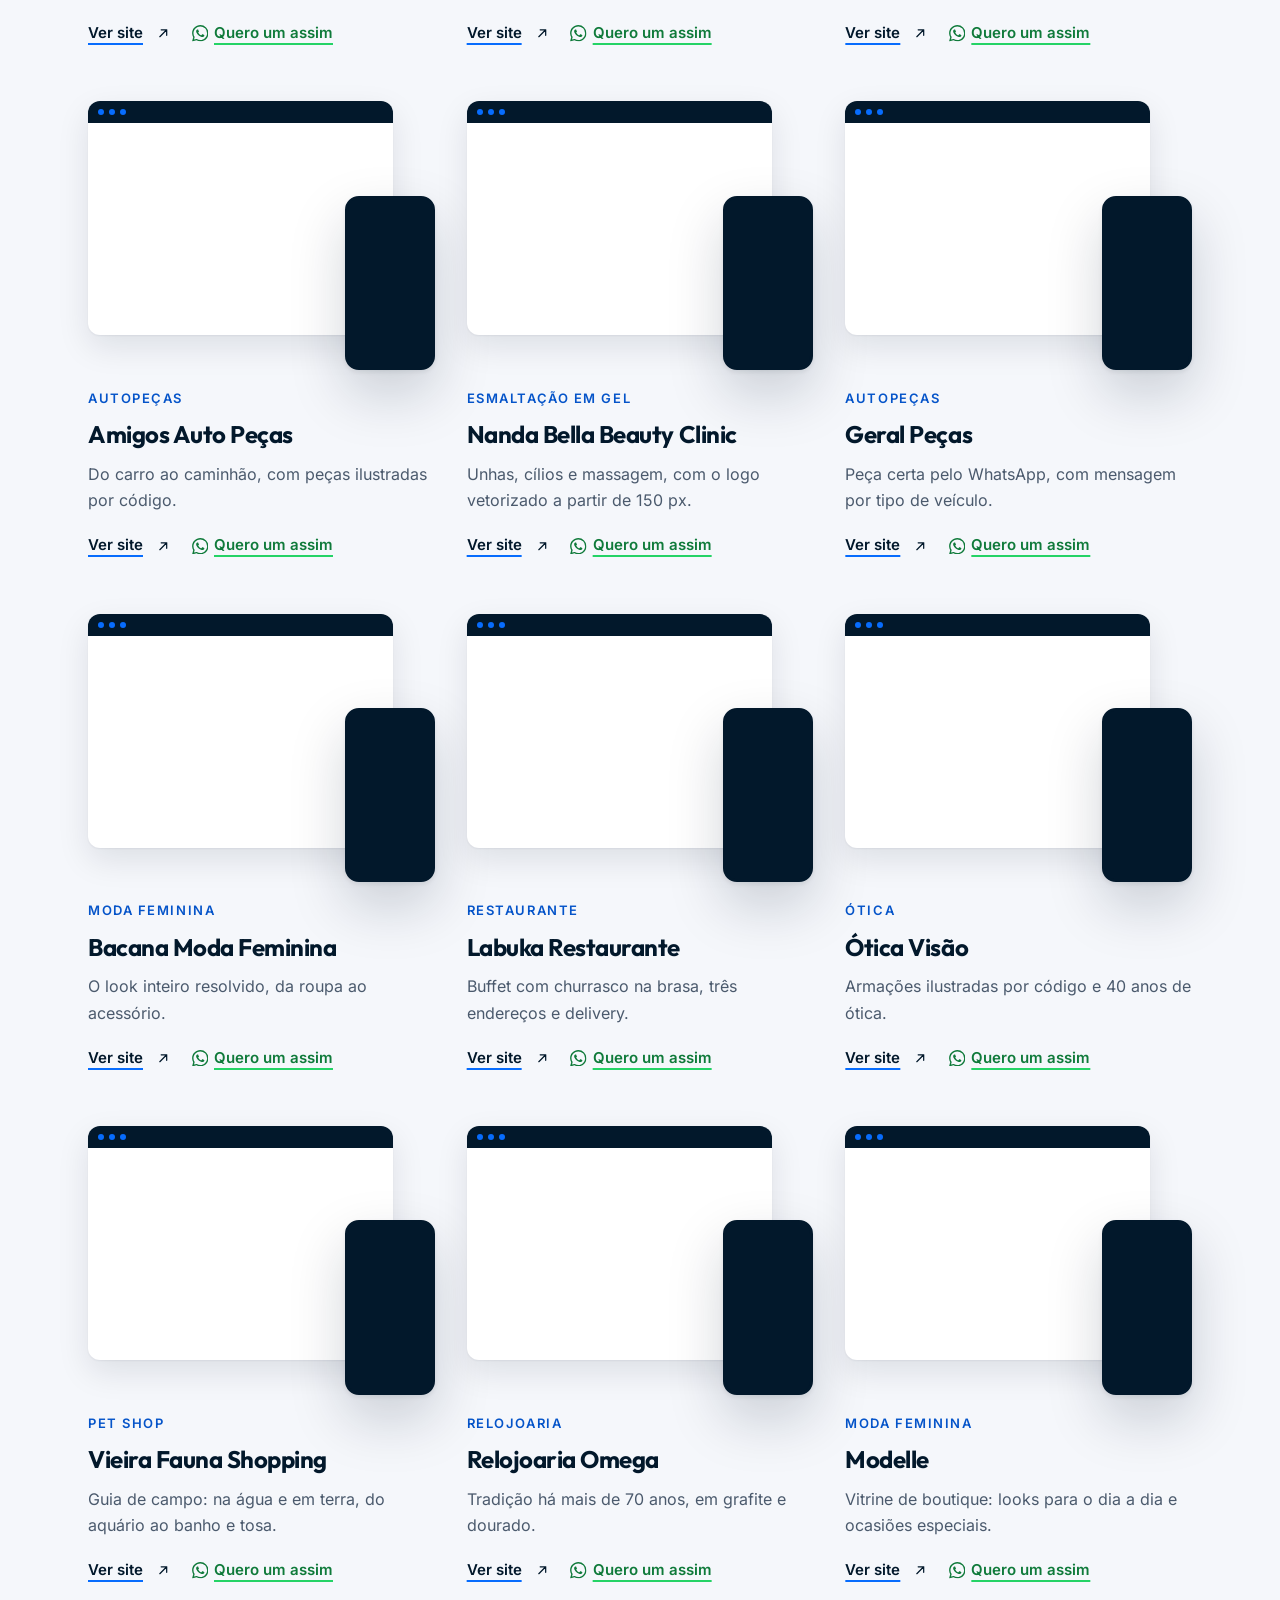
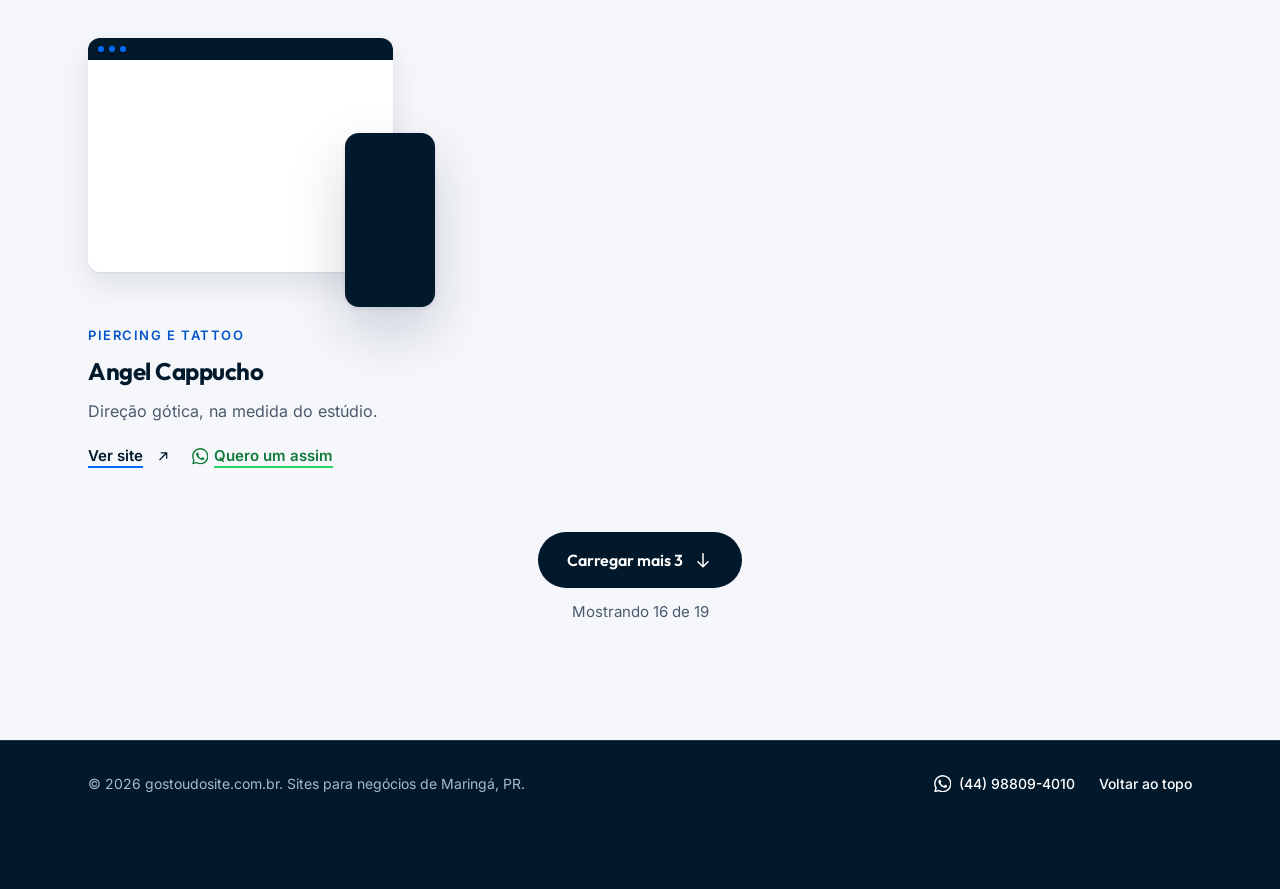
==== commit 1ebca86c: "Sahtén no portfólio: 19 sites Card em primeiro na página inicial (Labuka passa só para todos.html), " ====
--- a/todos.html
+++ b/todos.html
@@ -102,7 +102,7 @@
             <svg class="icon" aria-hidden="true"><use href="#i-search"/></svg>
             <input class="search__input" id="busca" type="search" name="q" placeholder="Ex.: barbearia, moda, restaurante" autocomplete="off" data-search-input>
           </div>
-          <p class="search__status" role="status" aria-live="polite" data-search-status>18 sites publicados</p>
+          <p class="search__status" role="status" aria-live="polite" data-search-status>19 sites publicados</p>
         </form>
 
         <ul class="works__grid" data-all-grid aria-live="polite"></ul>
@@ -120,6 +120,7 @@
         <noscript>
           <p class="section__lead">Sem JavaScript, aqui vai a lista completa:</p>
           <ul class="all__list">
+            <li><a href="sahten/" target="_blank" rel="noopener">Sahtén</a>, restaurante árabe</li>
             <li><a href="firulabar/" target="_blank" rel="noopener">Firula Bar</a>, bar e restaurante</li>
             <li><a href="mec-bella/" target="_blank" rel="noopener">Mec Bella</a>, moda feminina</li>
             <li><a href="area51-burguer/" target="_blank" rel="noopener">Area 51 Burger</a>, hamburgueria</li>
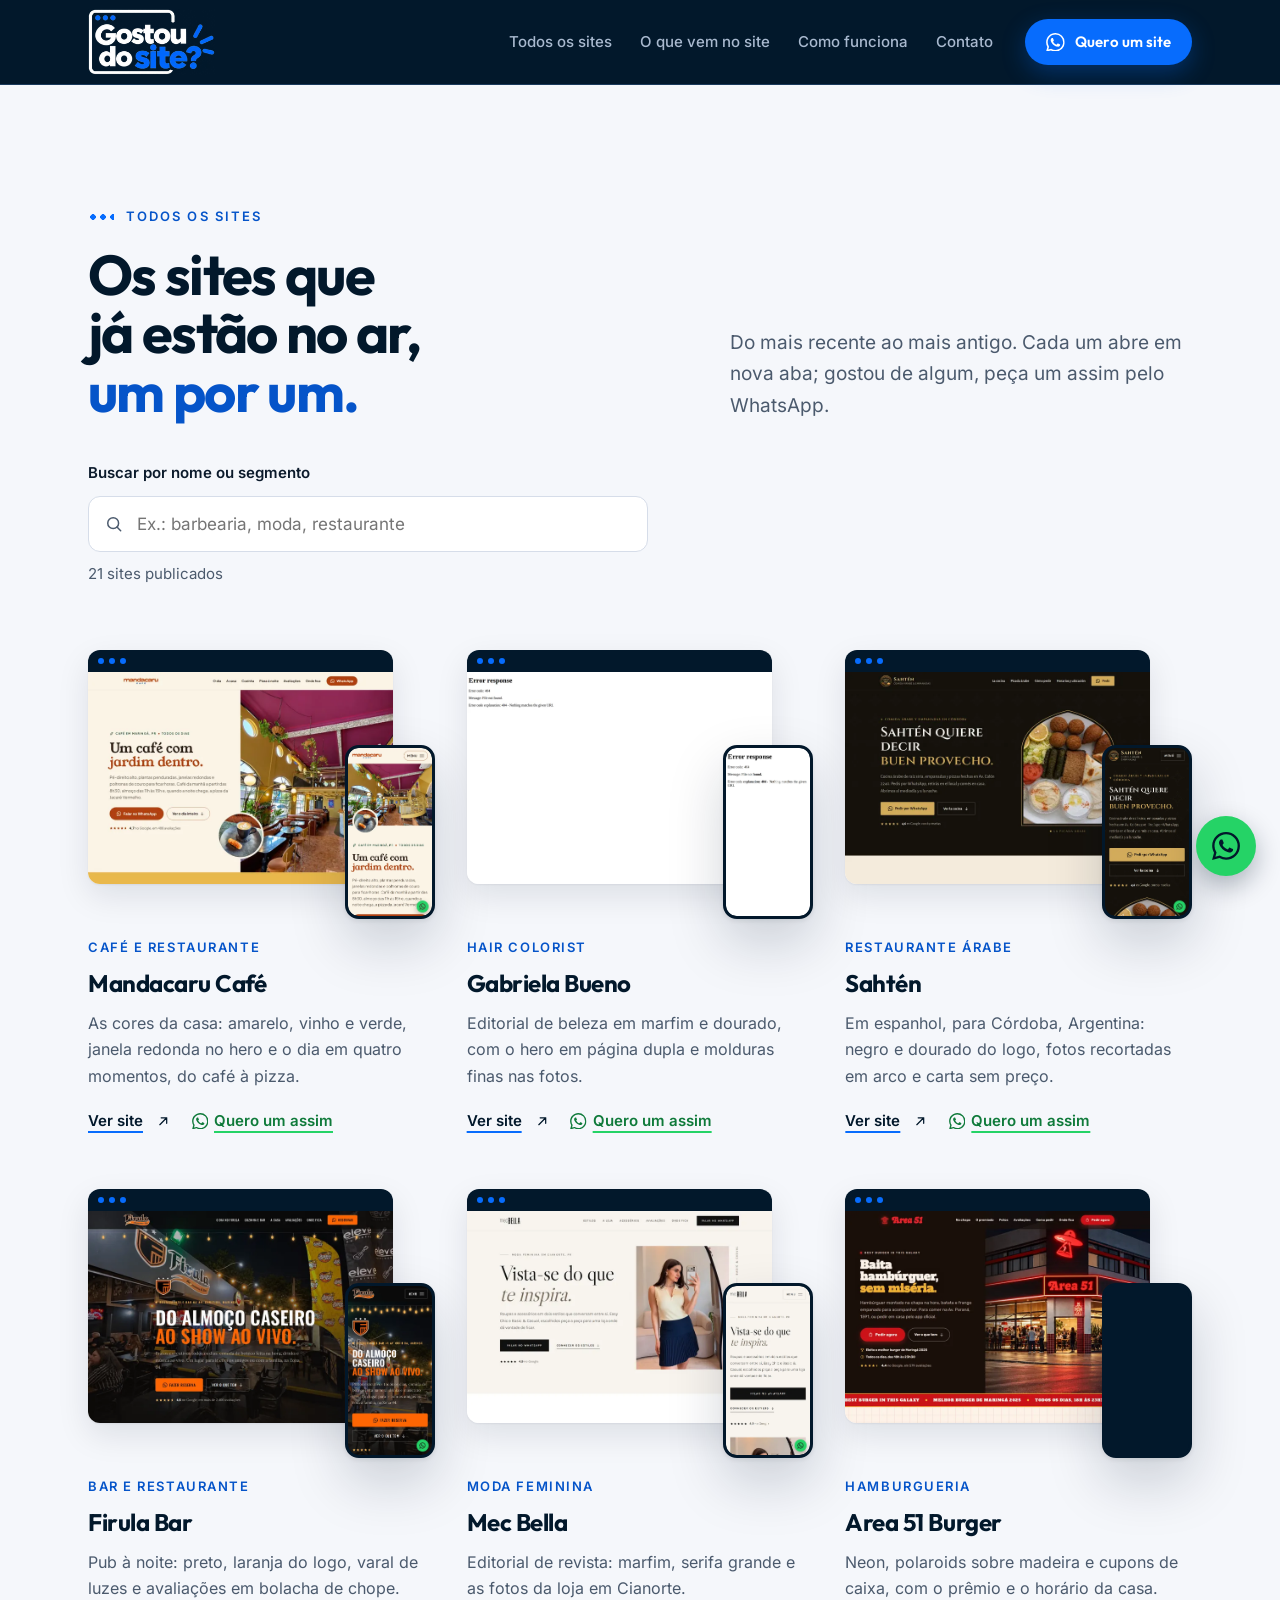
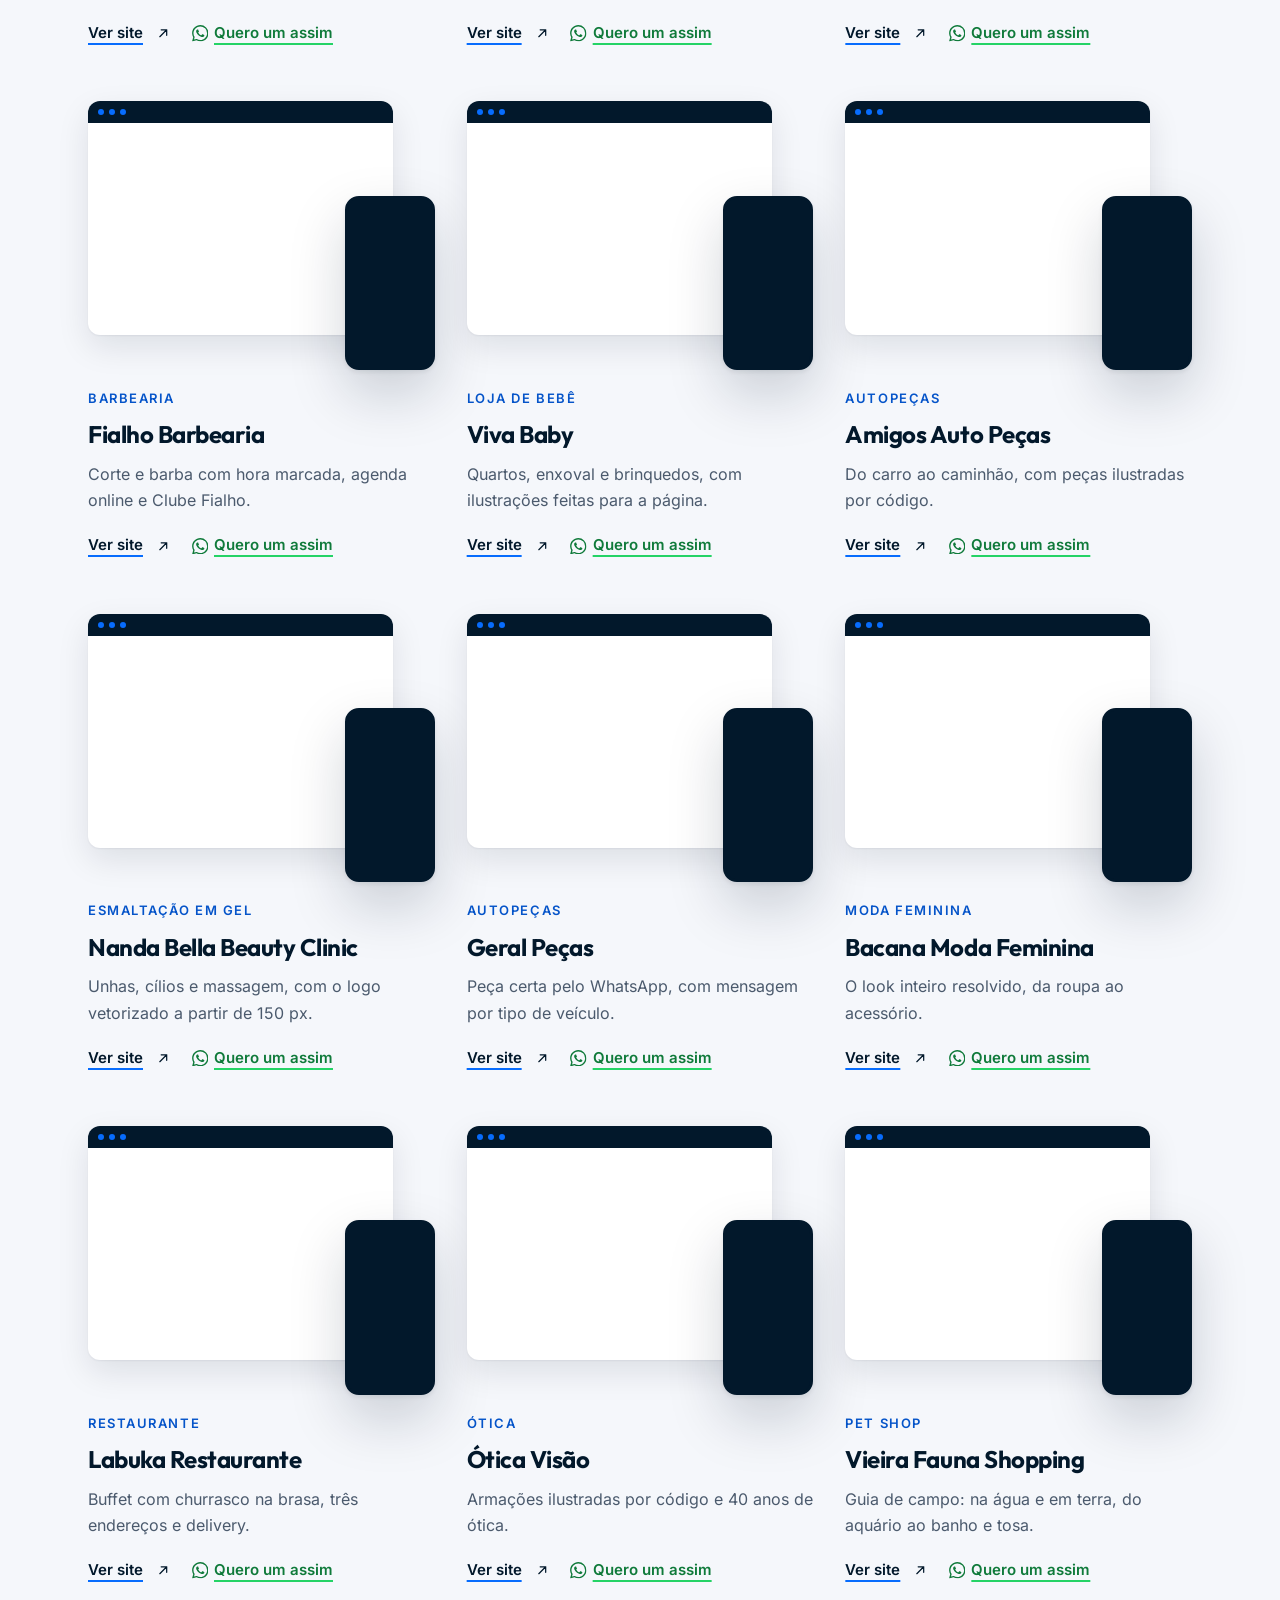
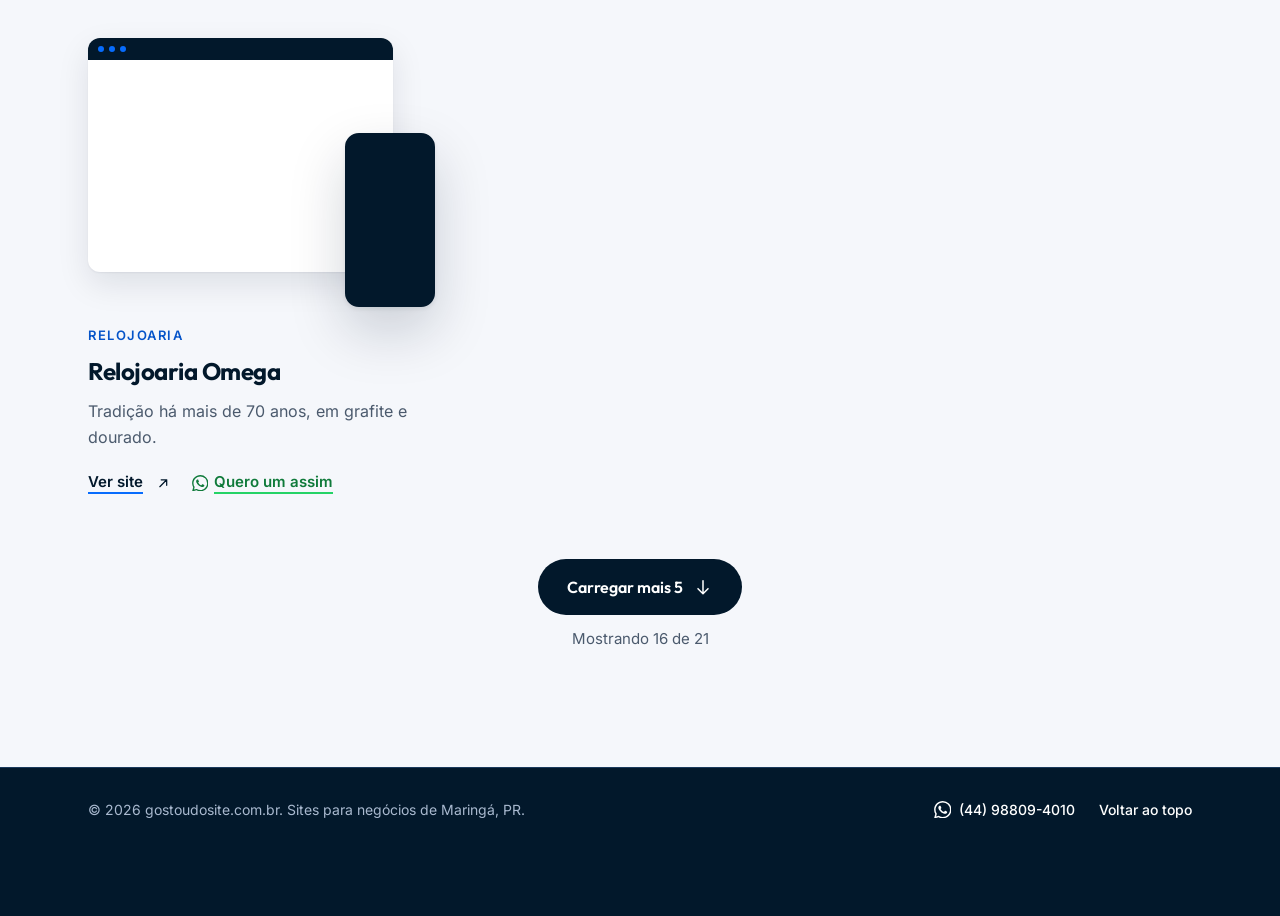
==== commit 05d2c647: "Mandacaru Café e Gabriela Bueno no portfólio: 21 sites Cards em primeiro na página inicial (Firula e" ====
--- a/todos.html
+++ b/todos.html
@@ -102,7 +102,7 @@
             <svg class="icon" aria-hidden="true"><use href="#i-search"/></svg>
             <input class="search__input" id="busca" type="search" name="q" placeholder="Ex.: barbearia, moda, restaurante" autocomplete="off" data-search-input>
           </div>
-          <p class="search__status" role="status" aria-live="polite" data-search-status>19 sites publicados</p>
+          <p class="search__status" role="status" aria-live="polite" data-search-status>21 sites publicados</p>
         </form>
 
         <ul class="works__grid" data-all-grid aria-live="polite"></ul>
@@ -120,6 +120,8 @@
         <noscript>
           <p class="section__lead">Sem JavaScript, aqui vai a lista completa:</p>
           <ul class="all__list">
+            <li><a href="mandacarucafe/" target="_blank" rel="noopener">Mandacaru Café</a>, café e restaurante</li>
+            <li><a href="gabrielabueno/" target="_blank" rel="noopener">Gabriela Bueno</a>, hair colorist</li>
             <li><a href="sahten/" target="_blank" rel="noopener">Sahtén</a>, restaurante árabe</li>
             <li><a href="firulabar/" target="_blank" rel="noopener">Firula Bar</a>, bar e restaurante</li>
             <li><a href="mec-bella/" target="_blank" rel="noopener">Mec Bella</a>, moda feminina</li>
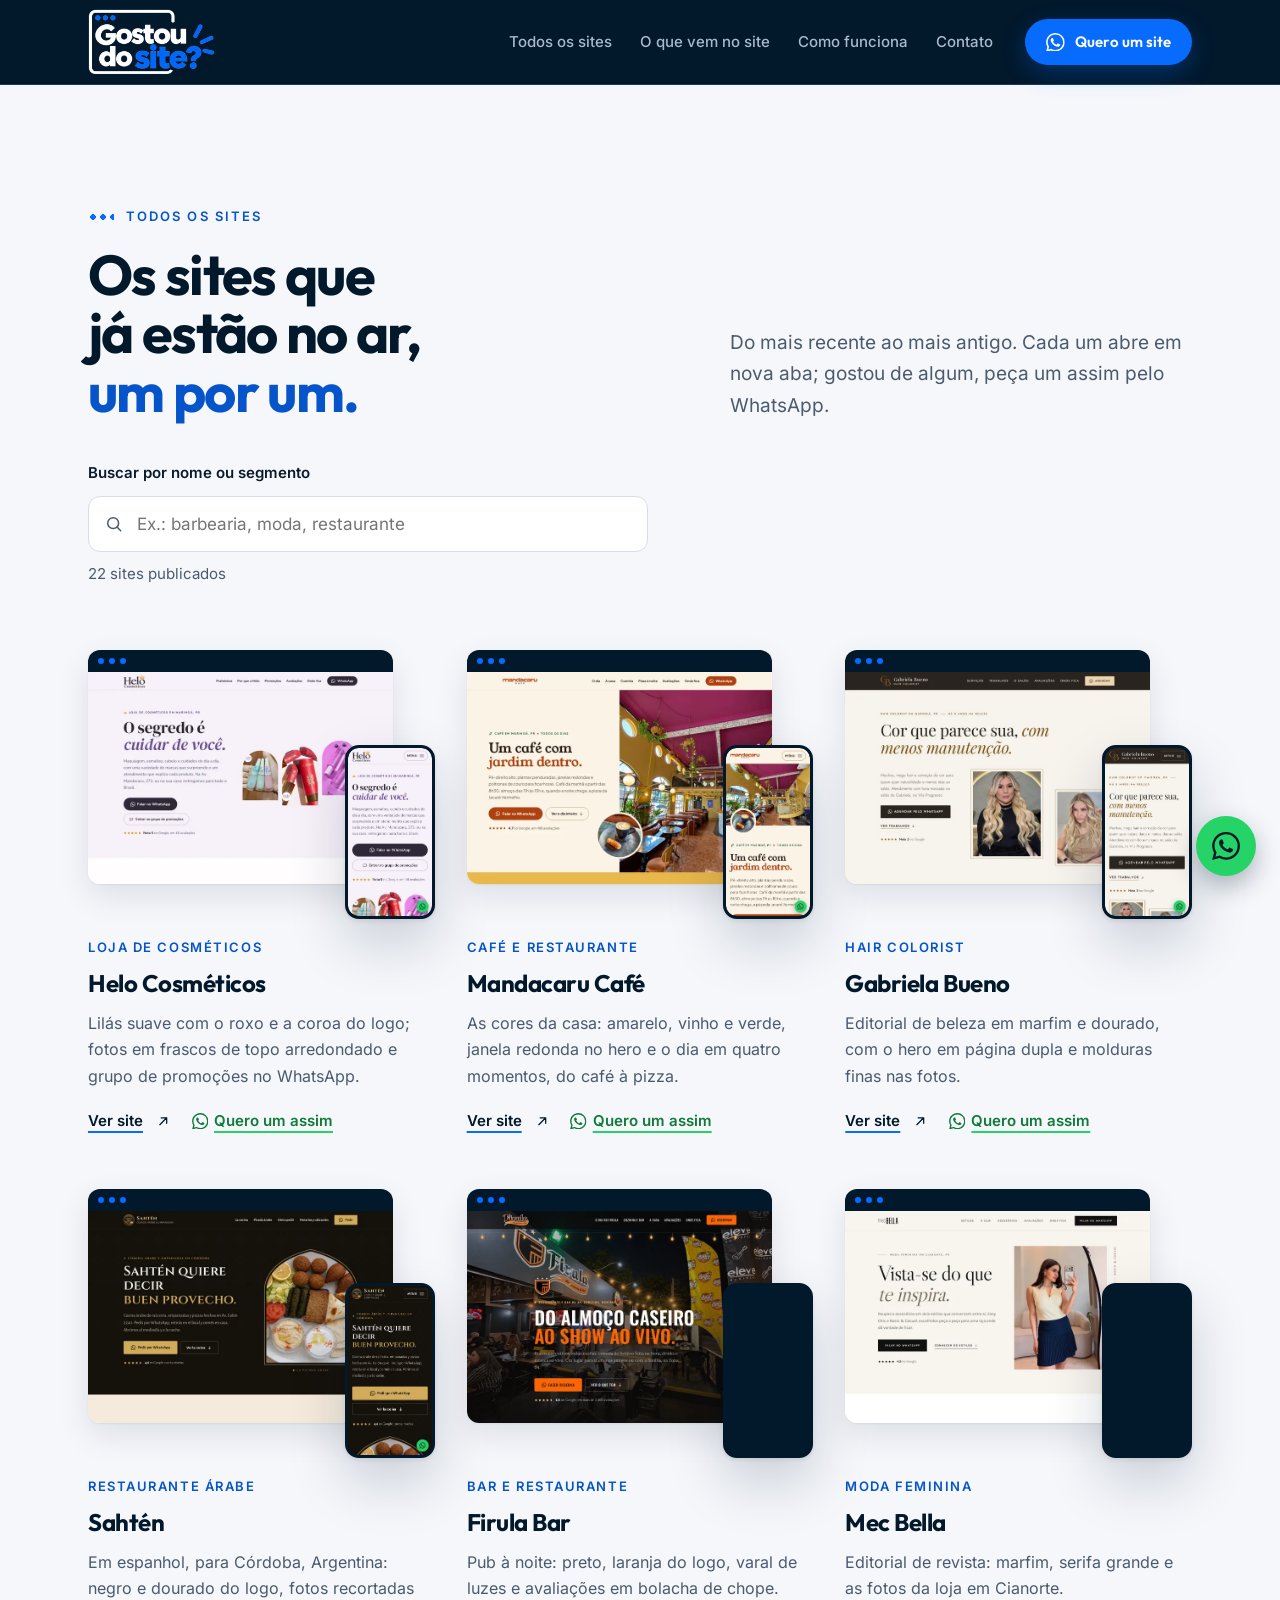
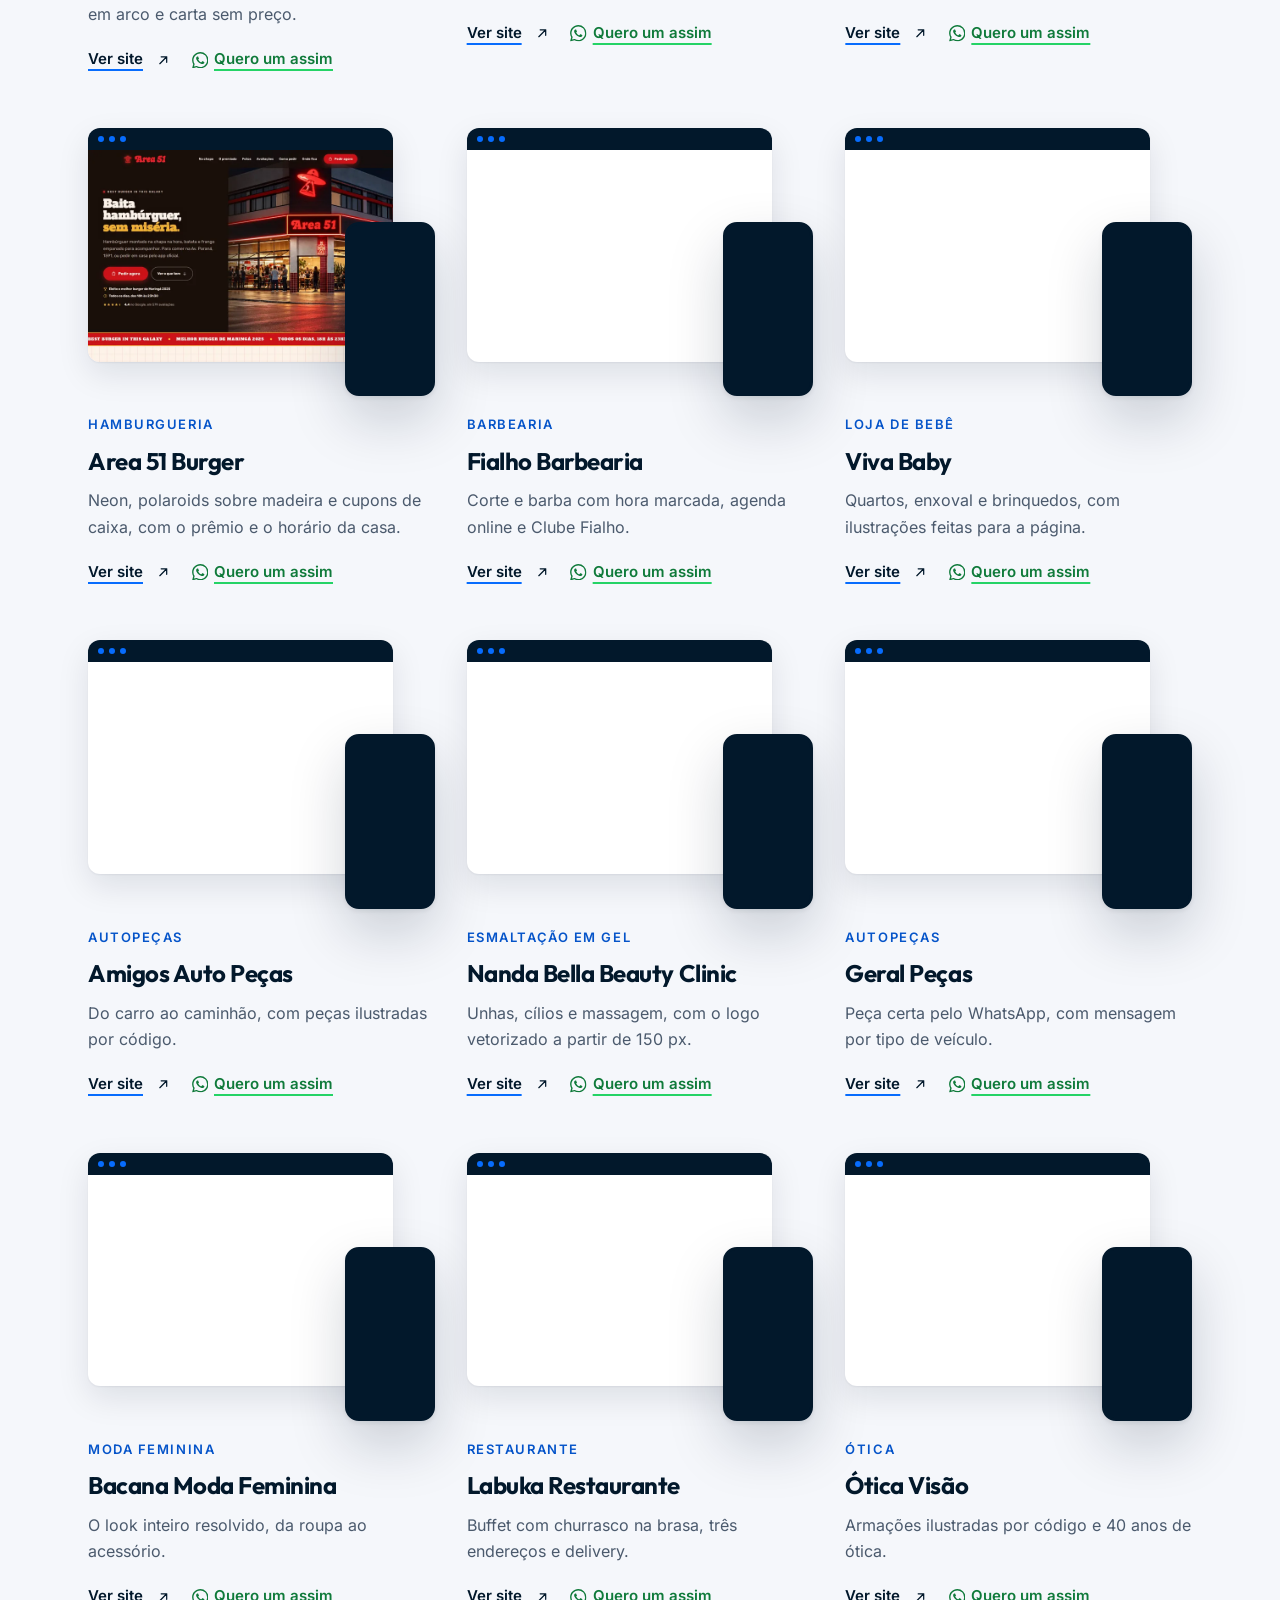
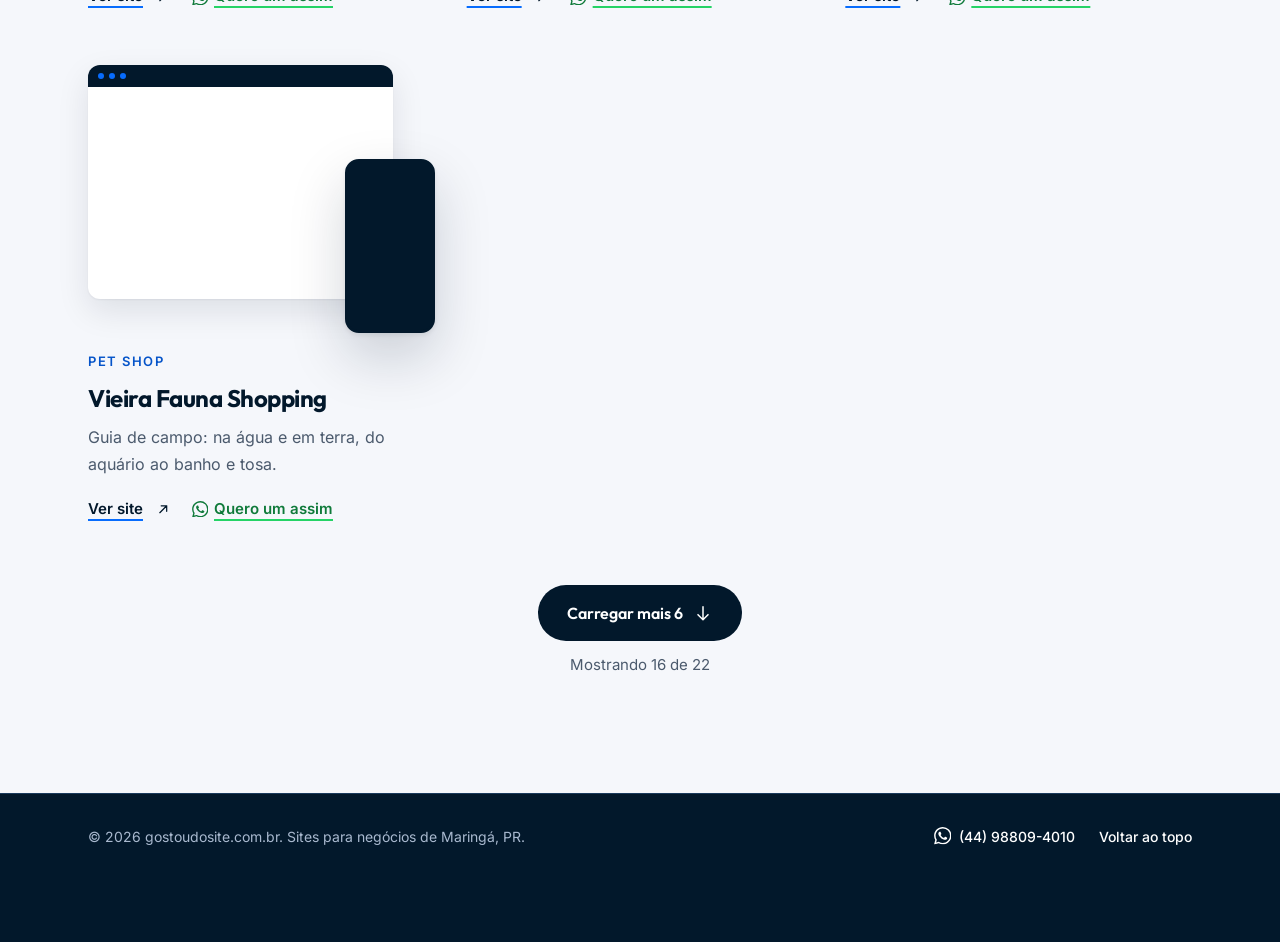
==== commit cac0bc73: "Helo Cosméticos no portfólio: 22 sites Card em primeiro na página inicial (Firula passa só para todo" ====
--- a/todos.html
+++ b/todos.html
@@ -102,7 +102,7 @@
             <svg class="icon" aria-hidden="true"><use href="#i-search"/></svg>
             <input class="search__input" id="busca" type="search" name="q" placeholder="Ex.: barbearia, moda, restaurante" autocomplete="off" data-search-input>
           </div>
-          <p class="search__status" role="status" aria-live="polite" data-search-status>21 sites publicados</p>
+          <p class="search__status" role="status" aria-live="polite" data-search-status>22 sites publicados</p>
         </form>
 
         <ul class="works__grid" data-all-grid aria-live="polite"></ul>
@@ -120,6 +120,7 @@
         <noscript>
           <p class="section__lead">Sem JavaScript, aqui vai a lista completa:</p>
           <ul class="all__list">
+            <li><a href="helocosmeticos/" target="_blank" rel="noopener">Helo Cosméticos</a>, loja de cosméticos</li>
             <li><a href="mandacarucafe/" target="_blank" rel="noopener">Mandacaru Café</a>, café e restaurante</li>
             <li><a href="gabrielabueno/" target="_blank" rel="noopener">Gabriela Bueno</a>, hair colorist</li>
             <li><a href="sahten/" target="_blank" rel="noopener">Sahtén</a>, restaurante árabe</li>
